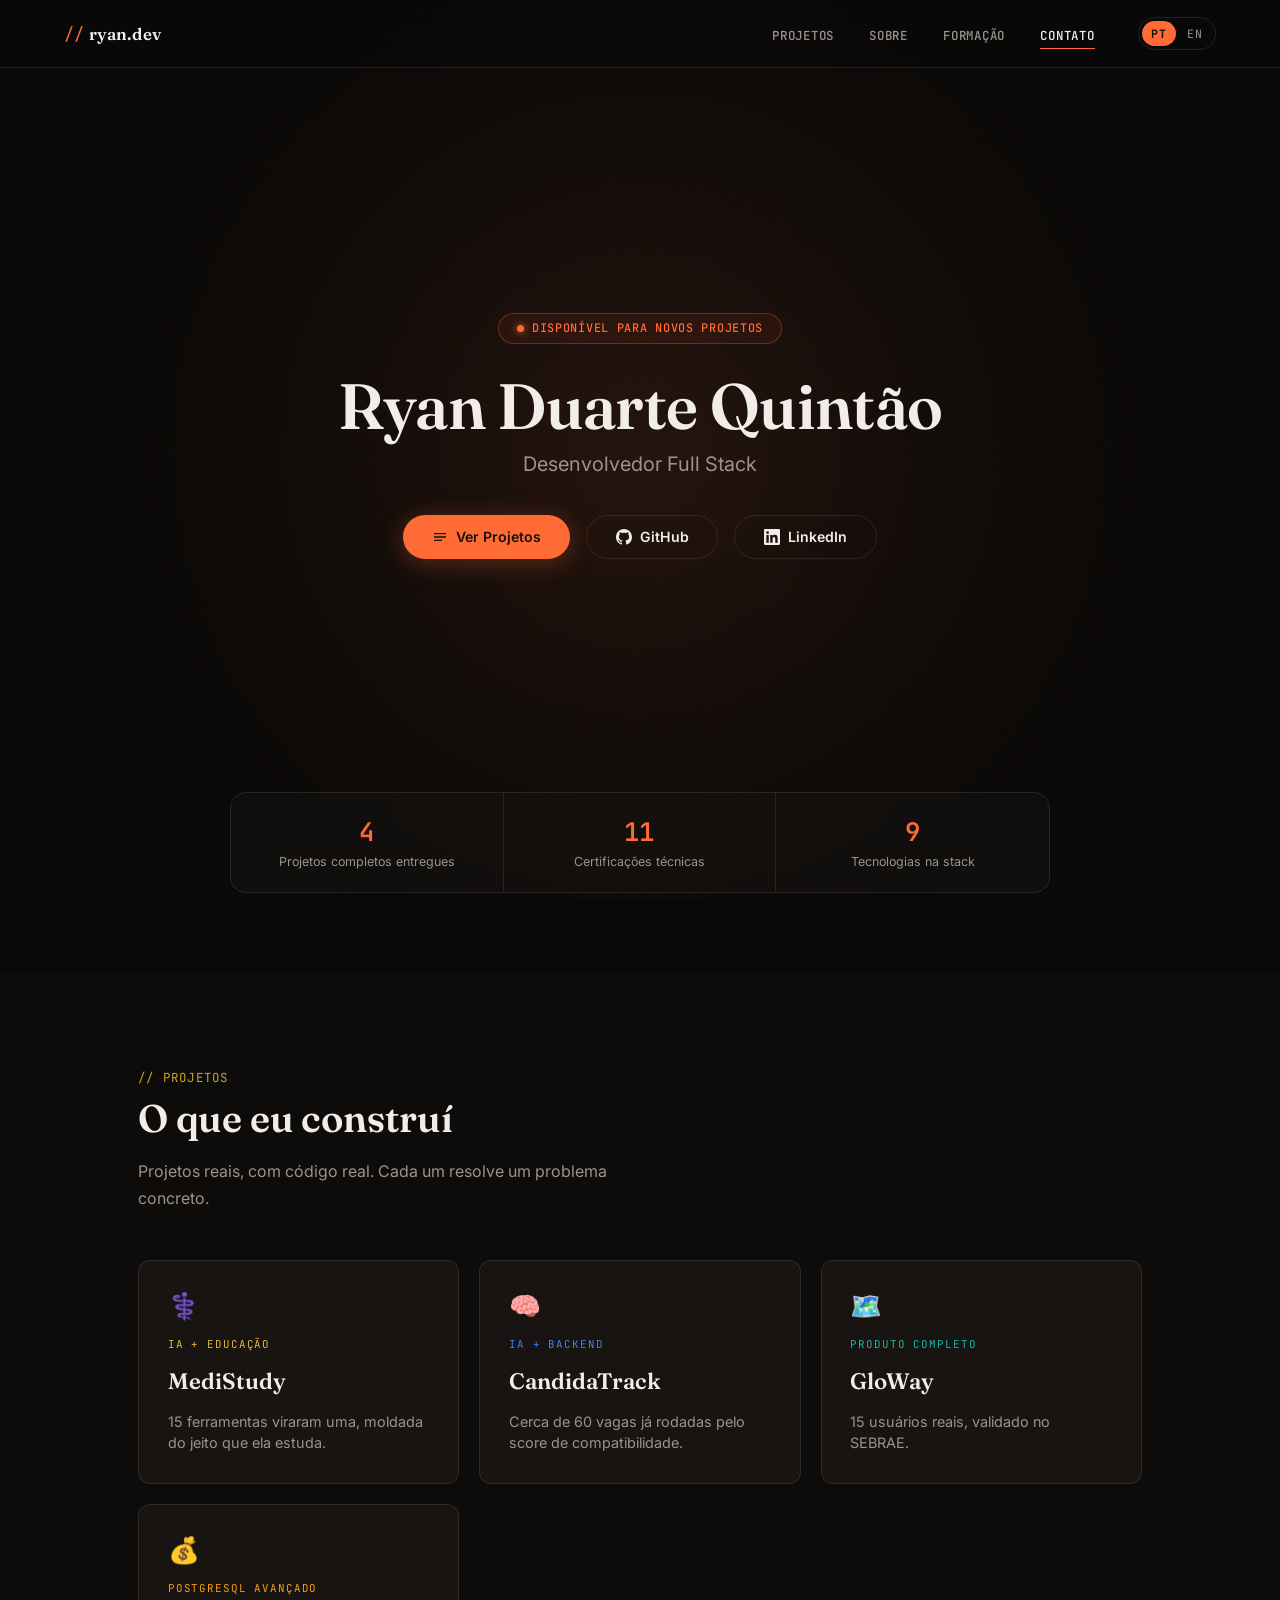
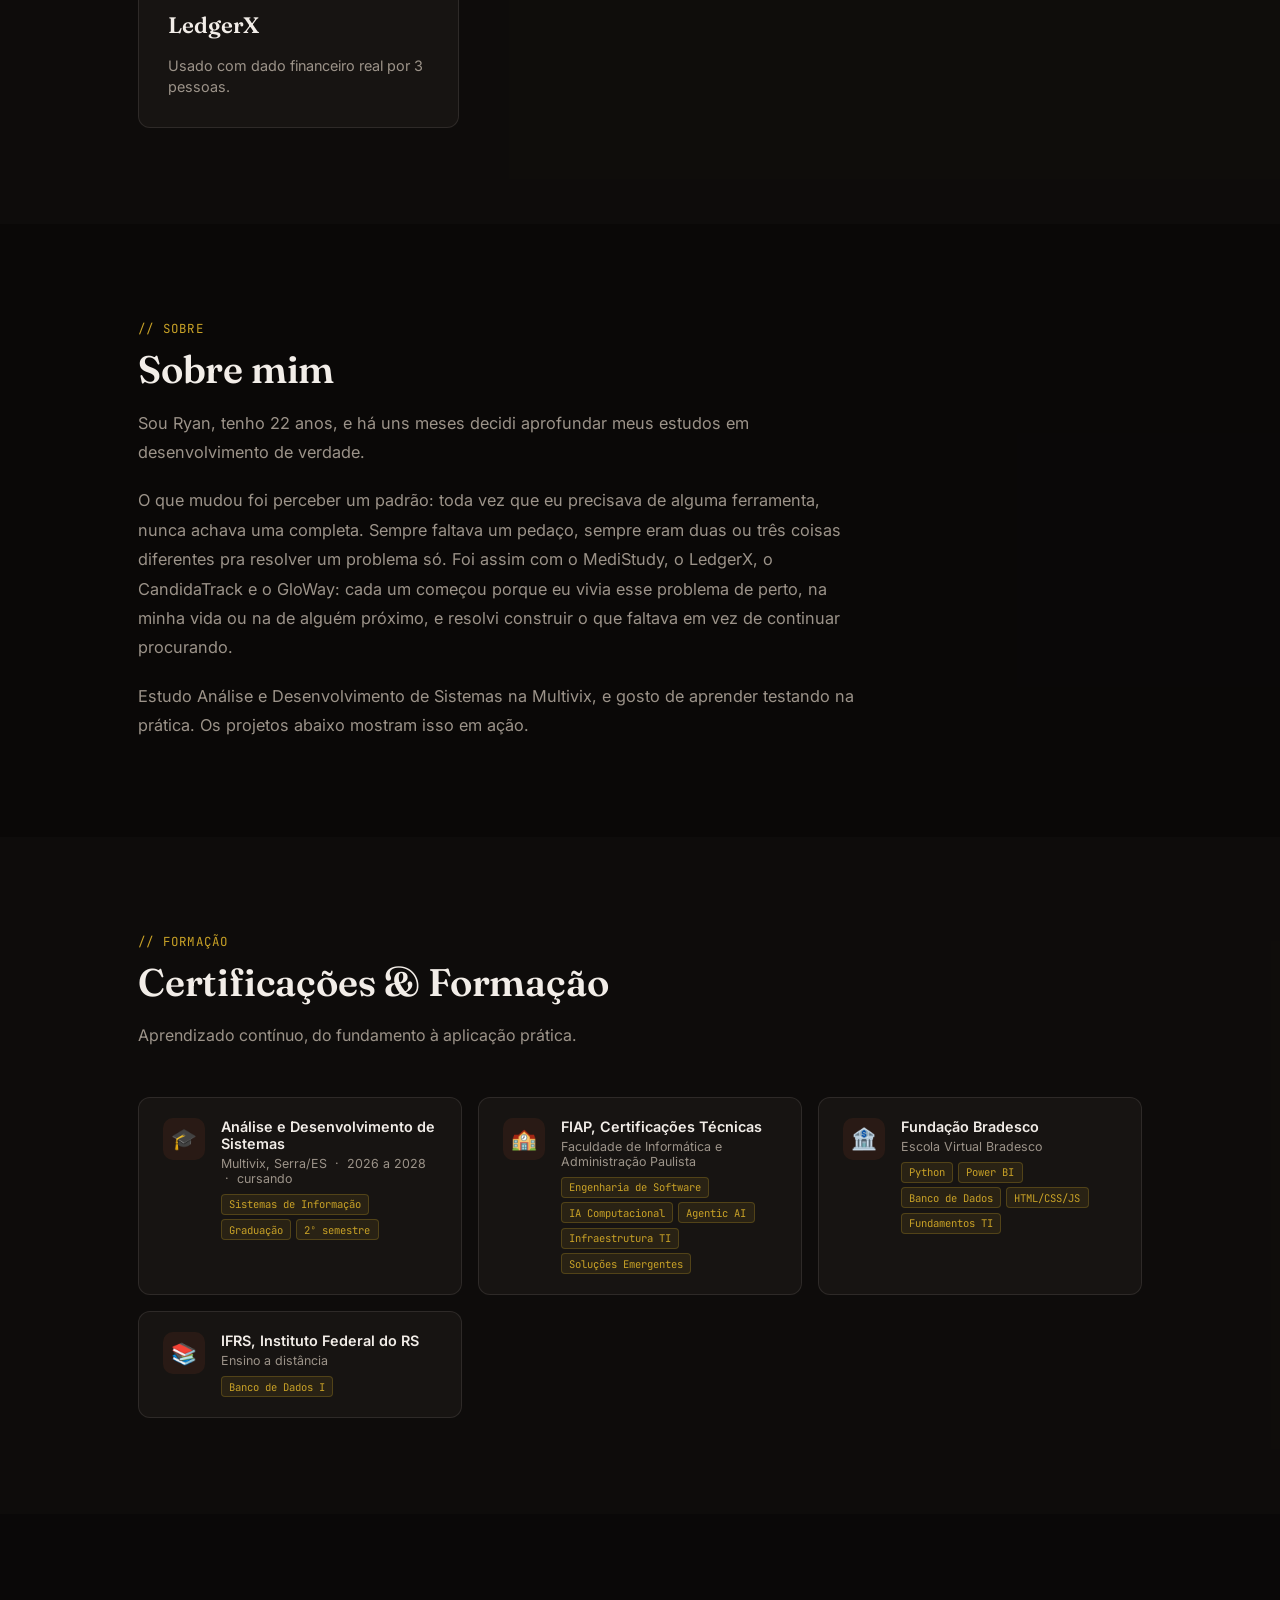
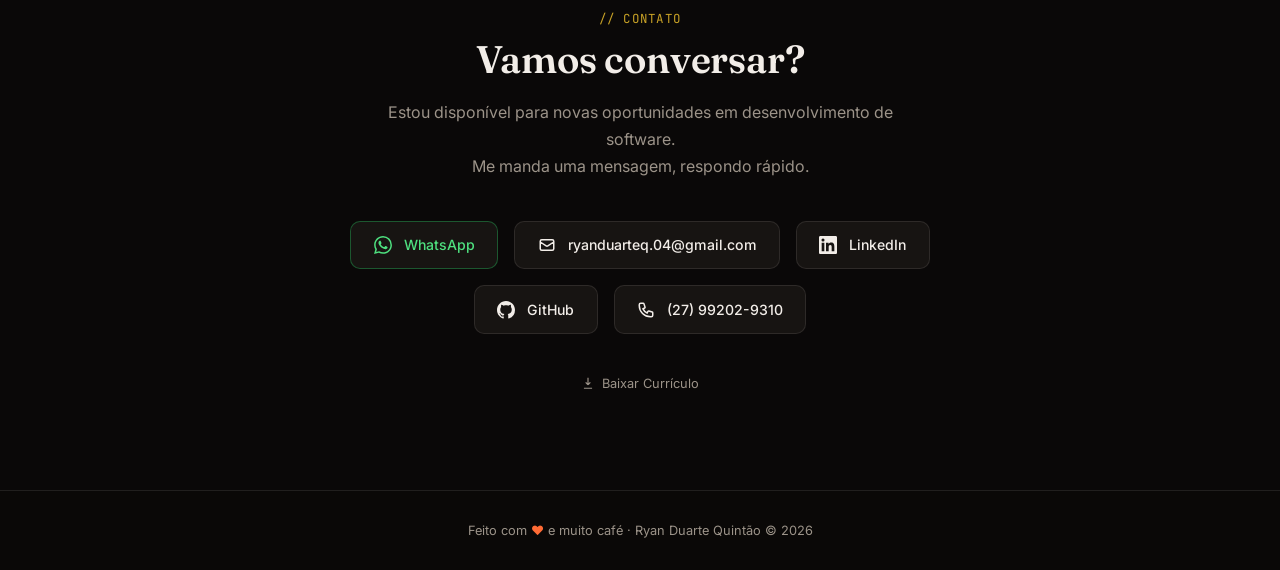
==== index.html @ 76dd3f7b "feat: reconstrução completa do portfólio (hub-and-spoke, paleta Ember, i18n) Nova identidade visual " ====
<!DOCTYPE html>
<html lang="pt-BR" id="html-root" translate="no">
<head>
  <meta charset="UTF-8" />
  <meta name="viewport" content="width=device-width, initial-scale=1.0" />
  <!-- O site tem seu próprio seletor PT/EN. A tradução automática do navegador
       reescreve o DOM e colide com essa troca de idioma (corrompe métricas, chips
       e formação). Sinalizamos notranslate para o navegador não interferir. -->
  <meta name="google" content="notranslate" />
  <title id="meta-title">Ryan Duarte Quintão, Desenvolvedor Full Stack</title>
  <meta id="meta-description" name="description" content="Portfólio de Ryan Duarte Quintão. Projetos reais em Python, Java, React e IA generativa." />
  <meta id="meta-og-title" property="og:title" content="Ryan Duarte Quintão, Desenvolvedor Full Stack" />
  <meta id="meta-og-description" property="og:description" content="Portfólio de Ryan Duarte Quintão. Projetos reais em Python, Java, React e IA generativa." />
  <meta property="og:type" content="website" />
  <meta property="og:url" content="https://ryandua11.github.io/" />
  <meta property="og:image" content="https://ryandua11.github.io/og-cover.png?v=1" />
  <meta property="og:image:width" content="1200" />
  <meta property="og:image:height" content="630" />
  <meta property="og:locale" content="pt_BR" />
  <meta name="twitter:card" content="summary_large_image" />
  <meta name="twitter:image" content="https://ryandua11.github.io/og-cover.png?v=1" />
  <link rel="icon" type="image/svg+xml" href="favicon.svg" />
  <link rel="preconnect" href="https://fonts.googleapis.com" />
  <link rel="preconnect" href="https://fonts.gstatic.com" crossorigin />
  <link href="https://fonts.googleapis.com/css2?family=Fraunces:opsz,wght@9..144,400..900&family=Inter:wght@300;400;500;600;700;800;900&family=JetBrains+Mono:wght@400;500;600&display=swap" rel="stylesheet" />
  <link rel="stylesheet" href="style.css?v=37" />
</head>
<body>

<canvas id="canvas-bg"></canvas>
<div id="grain"></div>

<!-- NAV -->
<nav id="navbar">
  <div class="nav-logo"><span>//</span> ryan.dev</div>
  <ul class="nav-links" id="nav-links">
    <li><a href="#projects" data-i18n="nav.projects">Projetos</a></li>
    <li><a href="#about" data-i18n="nav.about">Sobre</a></li>
    <li><a href="#certs" data-i18n="nav.certs">Formação</a></li>
    <li><a href="#contact" data-i18n="nav.contact">Contato</a></li>
    <li class="lang-switch" id="lang-switch">
      <button data-lang="pt">PT</button>
      <button data-lang="en">EN</button>
    </li>
  </ul>
  <div class="hamburger" id="hamburger" onclick="toggleMenu()">
    <span></span><span></span><span></span>
  </div>
</nav>

<!-- HERO: nome, cargo, disponibilidade. Sem storytelling aqui (vai para #about). -->
<section id="hero">
  <div class="hero-inner reveal-up">
    <div class="hero-badge">
      <span class="dot"></span>
      <span data-i18n="hero.badge">Disponível para novos projetos</span>
    </div>
    <h1 class="hero-name">Ryan Duarte Quintão</h1>
    <p class="hero-role" data-i18n="hero.role">Desenvolvedor Full Stack</p>
    <div class="hero-buttons">
      <a href="#projects" class="btn btn-primary">
        <svg width="16" height="16" fill="none" stroke="currentColor" stroke-width="2" viewBox="0 0 24 24"><path d="M3 7h18M3 12h18M3 17h12"/></svg>
        <span data-i18n="hero.ctaPrimary">Ver Projetos</span>
      </a>
      <a href="https://github.com/RyanDua11" target="_blank" class="btn btn-outline">
        <svg width="16" height="16" viewBox="0 0 24 24" fill="currentColor"><path d="M12 0C5.37 0 0 5.37 0 12c0 5.31 3.435 9.795 8.205 11.385.6.105.825-.255.825-.57 0-.285-.015-1.23-.015-2.235-3.015.555-3.795-.735-4.035-1.41-.135-.345-.72-1.41-1.23-1.695-.42-.225-1.02-.78-.015-.795.945-.015 1.62.87 1.845 1.23 1.08 1.815 2.805 1.305 3.495.99.105-.78.42-1.305.765-1.605-2.67-.3-5.46-1.335-5.46-5.925 0-1.305.465-2.385 1.23-3.225-.12-.3-.54-1.53.12-3.18 0 0 1.005-.315 3.3 1.23.96-.27 1.98-.405 3-.405s2.04.135 3 .405c2.295-1.56 3.3-1.23 3.3-1.23.66 1.65.24 2.88.12 3.18.765.84 1.23 1.905 1.23 3.225 0 4.605-2.805 5.625-5.475 5.925.435.375.81 1.095.81 2.22 0 1.605-.015 2.895-.015 3.3 0 .315.225.69.825.57A12.02 12.02 0 0024 12c0-6.63-5.37-12-12-12z"/></svg>
        GitHub
      </a>
      <a href="https://linkedin.com/in/ryan-duarte-39028a2a1" target="_blank" class="btn btn-outline">
        <svg width="16" height="16" viewBox="0 0 24 24" fill="currentColor"><path d="M20.447 20.452h-3.554v-5.569c0-1.328-.027-3.037-1.852-3.037-1.853 0-2.136 1.445-2.136 2.939v5.667H9.351V9h3.414v1.561h.046c.477-.9 1.637-1.85 3.37-1.85 3.601 0 4.267 2.37 4.267 5.455v6.286zM5.337 7.433a2.062 2.062 0 01-2.063-2.065 2.064 2.064 0 112.063 2.065zm1.782 13.019H3.555V9h3.564v11.452zM22.225 0H1.771C.792 0 0 .774 0 1.729v20.542C0 23.227.792 24 1.771 24h20.451C23.2 24 24 23.227 24 22.271V1.729C24 .774 23.2 0 22.222 0h.003z"/></svg>
        LinkedIn
      </a>
    </div>
  </div>
</section>

<!-- NÚMEROS RESUMO -->
<section id="numbers">
  <div class="hero-stats reveal-up" id="hero-stats"></div>
</section>

<!-- PROJECTS GRID -->
<section id="projects">
  <div class="section-inner">
    <p class="section-tag reveal-up" data-i18n="projects.tag">// projetos</p>
    <h2 class="section-title reveal-up" data-i18n="projects.title">O que eu construí</h2>
    <p class="section-subtitle reveal-up" data-i18n="projects.subtitle"></p>

    <div class="projects-grid" id="projects-grid"></div>
  </div>
</section>

<!-- ABOUT -->
<section id="about">
  <div class="section-inner">
    <p class="section-tag reveal-up" data-i18n="about.tag">// sobre</p>
    <h2 class="section-title reveal-up" data-i18n="about.title">Sobre mim</h2>
    <div class="about-body reveal-up" id="about-body"></div>
  </div>
</section>

<!-- CERTIFICATIONS -->
<section id="certs">
  <div class="section-inner">
    <p class="section-tag reveal-up" data-i18n="certs.tag">// formação</p>
    <h2 class="section-title reveal-up" data-i18n="certs.title">Certificações & Formação</h2>
    <p class="section-subtitle reveal-up" data-i18n="certs.subtitle"></p>

    <div class="certs-grid">
      <div class="cert-card reveal-up">
        <div class="cert-icon">🎓</div>
        <div class="cert-body">
          <div class="cert-title">Análise e Desenvolvimento de Sistemas</div>
          <div class="cert-issuer">
            Multivix, Serra/ES
            <span class="cert-academic-detail">&nbsp;·&nbsp; 2026 a 2028 &nbsp;·&nbsp; cursando</span>
          </div>
          <div class="cert-chips">
            <span class="cert-chip">Sistemas de Informação</span>
            <span class="cert-chip">Graduação</span>
            <span class="cert-chip cert-academic-detail">2º semestre</span>
          </div>
        </div>
      </div>

      <div class="cert-card reveal-up">
        <div class="cert-icon">🏫</div>
        <div class="cert-body">
          <div class="cert-title">FIAP, Certificações Técnicas</div>
          <div class="cert-issuer">Faculdade de Informática e Administração Paulista</div>
          <div class="cert-chips">
            <span class="cert-chip">Engenharia de Software</span>
            <span class="cert-chip">IA Computacional</span>
            <span class="cert-chip">Agentic AI</span>
            <span class="cert-chip">Infraestrutura TI</span>
            <span class="cert-chip">Soluções Emergentes</span>
          </div>
        </div>
      </div>

      <div class="cert-card reveal-up">
        <div class="cert-icon">🏦</div>
        <div class="cert-body">
          <div class="cert-title">Fundação Bradesco</div>
          <div class="cert-issuer">Escola Virtual Bradesco</div>
          <div class="cert-chips">
            <span class="cert-chip">Python</span>
            <span class="cert-chip">Power BI</span>
            <span class="cert-chip">Banco de Dados</span>
            <span class="cert-chip">HTML/CSS/JS</span>
            <span class="cert-chip">Fundamentos TI</span>
          </div>
        </div>
      </div>

      <div class="cert-card reveal-up">
        <div class="cert-icon">📚</div>
        <div class="cert-body">
          <div class="cert-title">IFRS, Instituto Federal do RS</div>
          <div class="cert-issuer">Ensino a distância</div>
          <div class="cert-chips">
            <span class="cert-chip">Banco de Dados I</span>
          </div>
        </div>
      </div>
    </div>
  </div>
</section>

<!-- CONTACT -->
<section id="contact">
  <div class="section-inner">
    <p class="section-tag reveal-up" data-i18n="contact.tag">// contato</p>
    <h2 class="section-title reveal-up" data-i18n="contact.title">Vamos conversar?</h2>
    <p class="section-subtitle reveal-up" data-i18n-html="contact.subtitleHtml"></p>

    <div class="contact-cards reveal-up">
      <a id="whatsapp-link" href="https://wa.me/5527992029310" target="_blank" rel="noopener" class="contact-card contact-card-wa">
        <svg viewBox="0 0 24 24" fill="currentColor" width="18" height="18"><path d="M17.472 14.382c-.297-.149-1.758-.867-2.03-.967-.273-.099-.471-.148-.67.15-.197.297-.767.966-.94 1.164-.173.199-.347.223-.644.075-.297-.15-1.255-.463-2.39-1.475-.883-.788-1.48-1.761-1.653-2.059-.173-.297-.018-.458.13-.606.134-.133.298-.347.446-.52.149-.174.198-.298.298-.497.099-.198.05-.371-.025-.52-.075-.149-.669-1.612-.916-2.207-.242-.579-.487-.5-.669-.51-.173-.008-.371-.01-.57-.01-.198 0-.52.074-.792.372-.272.297-1.04 1.016-1.04 2.479 0 1.462 1.065 2.875 1.213 3.074.149.198 2.096 3.2 5.077 4.487.71.306 1.263.489 1.695.625.712.227 1.36.195 1.872.118.571-.085 1.758-.719 2.006-1.413.248-.694.248-1.289.173-1.413-.074-.124-.272-.198-.57-.347m-5.421 7.403h-.004a9.87 9.87 0 01-5.031-1.378l-.361-.214-3.741.982.998-3.648-.235-.374a9.86 9.86 0 01-1.51-5.26c.001-5.45 4.436-9.884 9.888-9.884 2.64 0 5.122 1.03 6.988 2.898a9.825 9.825 0 012.893 6.994c-.003 5.45-4.437 9.884-9.885 9.884m8.413-18.297A11.815 11.815 0 0012.05 0C5.495 0 .16 5.335.157 11.892c0 2.096.547 4.142 1.588 5.945L.057 24l6.305-1.654a11.882 11.882 0 005.683 1.448h.005c6.554 0 11.89-5.335 11.893-11.893a11.821 11.821 0 00-3.48-8.413z"/></svg>
        WhatsApp
      </a>
      <a href="mailto:ryanduarteq.04@gmail.com" class="contact-card">
        <svg fill="none" stroke="currentColor" stroke-width="2" viewBox="0 0 24 24"><path d="M3 8l7.89 5.26a2 2 0 002.22 0L21 8M5 19h14a2 2 0 002-2V7a2 2 0 00-2-2H5a2 2 0 00-2 2v10a2 2 0 002 2z"/></svg>
        ryanduarteq.04@gmail.com
      </a>
      <a href="https://linkedin.com/in/ryan-duarte-39028a2a1" target="_blank" class="contact-card">
        <svg viewBox="0 0 24 24" fill="currentColor" width="18" height="18"><path d="M20.447 20.452h-3.554v-5.569c0-1.328-.027-3.037-1.852-3.037-1.853 0-2.136 1.445-2.136 2.939v5.667H9.351V9h3.414v1.561h.046c.477-.9 1.637-1.85 3.37-1.85 3.601 0 4.267 2.37 4.267 5.455v6.286zM5.337 7.433a2.062 2.062 0 01-2.063-2.065 2.064 2.064 0 112.063 2.065zm1.782 13.019H3.555V9h3.564v11.452zM22.225 0H1.771C.792 0 0 .774 0 1.729v20.542C0 23.227.792 24 1.771 24h20.451C23.2 24 24 23.227 24 22.271V1.729C24 .774 23.2 0 22.222 0h.003z"/></svg>
        LinkedIn
      </a>
      <a href="https://github.com/RyanDua11" target="_blank" class="contact-card">
        <svg viewBox="0 0 24 24" fill="currentColor" width="18" height="18"><path d="M12 0C5.37 0 0 5.37 0 12c0 5.31 3.435 9.795 8.205 11.385.6.105.825-.255.825-.57 0-.285-.015-1.23-.015-2.235-3.015.555-3.795-.735-4.035-1.41-.135-.345-.72-1.41-1.23-1.695-.42-.225-1.02-.78-.015-.795.945-.015 1.62.87 1.845 1.23 1.08 1.815 2.805 1.305 3.495.99.105-.78.42-1.305.765-1.605-2.67-.3-5.46-1.335-5.46-5.925 0-1.305.465-2.385 1.23-3.225-.12-.3-.54-1.53.12-3.18 0 0 1.005-.315 3.3 1.23.96-.27 1.98-.405 3-.405s2.04.135 3 .405c2.295-1.56 3.3-1.23 3.3-1.23.66 1.65.24 2.88.12 3.18.765.84 1.23 1.905 1.23 3.225 0 4.605-2.805 5.625-5.475 5.925.435.375.81 1.095.81 2.22 0 1.605-.015 2.895-.015 3.3 0 .315.225.69.825.57A12.02 12.02 0 0024 12c0-6.63-5.37-12-12-12z"/></svg>
        GitHub
      </a>
      <a href="tel:+5527992029310" class="contact-card">
        <svg fill="none" stroke="currentColor" stroke-width="2" viewBox="0 0 24 24"><path d="M3 5a2 2 0 012-2h3.28a1 1 0 01.948.684l1.498 4.493a1 1 0 01-.502 1.21l-2.257 1.13a11.042 11.042 0 005.516 5.516l1.13-2.257a1 1 0 011.21-.502l4.493 1.498a1 1 0 01.684.949V19a2 2 0 01-2 2h-1C9.716 21 3 14.284 3 6V5z"/></svg>
        (27) 99202-9310
      </a>
    </div>

    <a href="Ryan_Duarte_Quintao_CV.docx" download class="cv-download-link reveal-up">
      <svg fill="none" stroke="currentColor" stroke-width="2" viewBox="0 0 24 24" width="14" height="14"><path d="M12 3v12m0 0l-4-4m4 4l4-4M5 21h14"/></svg>
      <span data-i18n="contact.cvLabel">Baixar Currículo</span>
    </a>

  </div>
</section>

<footer>
  Feito com <span>♥</span> e muito café · Ryan Duarte Quintão © 2026
</footer>

<script src="content.js?v=37"></script>
<script src="projects-content.js?v=37"></script>
<script src="galaxy-bg.js?v=37"></script>
<script src="app.js?v=37"></script>
</body>
</html>
---- style.css ----
*, *::before, *::after { box-sizing: border-box; margin: 0; padding: 0; }

:root {
  --bg:        #0A0908;
  --surface:   #171412;
  --border:    rgba(242,237,232,.1);
  --text:      #F2EDE8;
  --muted:     #9C9389;
  --accent:    #FF6B35;
  --accent2:   #C9A227;
  --r:         12px;

  --font-display: 'Fraunces', serif;
  --font-body:    'Inter', sans-serif;
  --font-mono:    'JetBrains Mono', monospace;
}

html { scroll-behavior: smooth; }

body {
  font-family: var(--font-body);
  background: var(--bg);
  color: var(--text);
  overflow-x: hidden;
}

::-webkit-scrollbar { width: 5px; }
::-webkit-scrollbar-track { background: var(--bg); }
::-webkit-scrollbar-thumb { background: var(--accent); border-radius: 99px; }

/* ── FUNDO: glow radial seguindo o cursor (galaxy-bg.js) ── */
#canvas-bg {
  position: fixed; inset: 0; z-index: 0;
  pointer-events: none;
}

/* ── GRAIN OVERLAY ── */
#grain {
  position: fixed; inset: 0; z-index: 1;
  pointer-events: none;
  opacity: .035;
  mix-blend-mode: overlay;
  background-image: url("data:image/svg+xml,%3Csvg xmlns='http://www.w3.org/2000/svg' width='120' height='120'%3E%3Cfilter id='n'%3E%3CfeTurbulence type='fractalNoise' baseFrequency='0.85' numOctaves='2' stitchTiles='stitch'/%3E%3C/filter%3E%3Crect width='100%25' height='100%25' filter='url(%23n)'/%3E%3C/svg%3E");
}

/* ── NAV ── */
nav {
  position: fixed; top: 0; left: 0; right: 0; z-index: 100;
  display: flex; align-items: center; justify-content: space-between;
  padding: 0 clamp(1.5rem,5vw,5rem);
  height: 68px;
  background: rgba(10,9,8,.75);
  backdrop-filter: blur(16px);
  border-bottom: 1px solid var(--border);
  transition: box-shadow .3s;
}
nav.scrolled { box-shadow: 0 4px 32px rgba(0,0,0,.5); }

.nav-logo {
  font-family: var(--font-display);
  font-weight: 600;
  font-size: 1.05rem;
  color: var(--text);
  letter-spacing: .01em;
}
.nav-logo span { color: var(--accent); font-family: var(--font-mono); font-weight: 400; }

.nav-links { display: flex; align-items: center; gap: 2.2rem; list-style: none; }
.nav-links a {
  font-family: var(--font-mono);
  font-size: .78rem; font-weight: 500; letter-spacing: .06em;
  color: var(--muted); text-decoration: none;
  text-transform: uppercase;
  position: relative;
  padding-bottom: 4px;
  transition: color .2s;
}
.nav-links a:hover, .nav-links a.active { color: var(--text); }
.nav-links a.active { border-bottom: 1px solid var(--accent); }

.hamburger { display: none; flex-direction: column; gap: 5px; cursor: pointer; }
.hamburger span { width: 24px; height: 2px; background: var(--text); border-radius: 2px; transition: .3s; }

.lang-switch {
  display: flex; align-items: center; gap: 2px;
  font-family: var(--font-mono); font-size: .72rem;
  border: 1px solid var(--border); border-radius: 99px;
  padding: 3px; margin-left: .5rem;
}
.lang-switch button {
  background: transparent; border: none; color: var(--muted);
  padding: .3rem .6rem; border-radius: 99px; cursor: pointer;
  font-family: inherit; font-size: inherit; letter-spacing: .04em;
  transition: background .2s, color .2s;
}
.lang-switch button.active { background: var(--accent); color: #1a0e06; font-weight: 700; }
.lang-switch button:not(.active):hover { color: var(--text); }

/* ── HERO: nome, cargo, disponibilidade — sem storytelling ── */
#hero {
  display: flex; flex-direction: column; justify-content: center; align-items: center;
  min-height: 88vh;
  padding: 8rem clamp(1.5rem,5vw,5rem) 3rem;
  position: relative; z-index: 2;
  text-align: center;
}

.hero-inner { max-width: 720px; }

.hero-badge {
  display: inline-flex; align-items: center; gap: .5rem;
  padding: .4rem 1.1rem;
  border: 1px solid rgba(255,107,53,.3);
  border-radius: 99px;
  background: rgba(255,107,53,.07);
  backdrop-filter: blur(8px);
  font-family: var(--font-mono);
  font-size: .74rem; font-weight: 500; color: var(--accent);
  margin-bottom: 1.8rem;
  letter-spacing: .06em;
  text-transform: uppercase;
}
.hero-badge .dot {
  width: 7px; height: 7px; border-radius: 50%;
  background: var(--accent);
  box-shadow: 0 0 8px var(--accent);
  animation: pulse 2s infinite;
}
@keyframes pulse { 0%,100% { opacity: 1; } 50% { opacity: .35; } }

.hero-name {
  font-family: var(--font-display);
  font-weight: 600;
  font-size: clamp(2.4rem, 6vw, 4rem);
  letter-spacing: -.01em;
  line-height: 1.05;
  margin-bottom: .8rem;
}

.hero-role {
  font-size: clamp(1rem, 2vw, 1.25rem);
  color: var(--muted);
  margin-bottom: 2.4rem;
}

.hero-buttons { display: flex; gap: 1rem; flex-wrap: wrap; justify-content: center; }

.btn {
  display: inline-flex; align-items: center; gap: .5rem;
  padding: .8rem 1.8rem;
  border-radius: 99px;
  font-size: .88rem; font-weight: 600;
  text-decoration: none;
  transition: transform .2s, box-shadow .2s, background .2s;
  cursor: pointer; border: none;
}
.btn:hover { transform: translateY(-2px); }

.btn-primary {
  background: var(--accent);
  color: #1a0e06;
  box-shadow: 0 4px 24px rgba(255,107,53,.3);
}
.btn-primary:hover { box-shadow: 0 8px 36px rgba(255,107,53,.5); }

.btn-outline {
  background: transparent;
  border: 1.5px solid var(--border);
  color: var(--text);
}
.btn-outline:hover { border-color: var(--accent); color: var(--accent); background: rgba(255,107,53,.06); }

/* ── NÚMEROS RESUMO ── */
#numbers { position: relative; z-index: 2; padding: 0 clamp(1.5rem,5vw,5rem) 5rem; }

.hero-stats {
  width: 100%;
  max-width: 820px;
  margin: 0 auto;
  display: grid;
  grid-template-columns: repeat(3, 1fr);
  border: 1px solid var(--border);
  border-radius: 16px;
  overflow: hidden;
  background: rgba(23,20,18,.5);
  backdrop-filter: blur(10px);
}
.hero-stat {
  padding: 1.4rem 1.4rem;
  border-right: 1px solid var(--border);
  text-align: center;
}
.hero-stat:last-child { border-right: none; }
.hero-stat-num { font-family: var(--font-mono); font-size: 1.6rem; font-weight: 600; color: var(--accent); }
.hero-stat-label { font-size: .78rem; color: var(--muted); margin-top: .3rem; }

/* ── SECTIONS ── */
section { position: relative; z-index: 2; }

.section-inner {
  max-width: 1100px;
  margin: 0 auto;
  padding: 6rem clamp(1.5rem,5vw,3rem);
}

.section-tag {
  font-family: var(--font-mono);
  font-size: .78rem; color: var(--accent2); letter-spacing: .1em;
  text-transform: uppercase; margin-bottom: .5rem;
}

.section-title {
  font-family: var(--font-display);
  font-size: clamp(1.7rem,3.4vw,2.4rem);
  font-weight: 600; letter-spacing: -.005em;
  margin-bottom: 1rem;
}

.section-subtitle {
  color: var(--muted); font-size: 1rem; line-height: 1.7;
  max-width: 540px; margin-bottom: 3rem;
}

/* ── PROJECTS GRID ── */
#projects { background: rgba(23,20,18,.35); }

.projects-grid {
  display: grid;
  grid-template-columns: repeat(auto-fit, minmax(280px, 1fr));
  gap: 1.25rem;
}

.project-card {
  display: flex; flex-direction: column; gap: 1rem;
  padding: 1.8rem;
  background: var(--surface);
  border: 1px solid var(--border);
  border-radius: var(--r);
  text-decoration: none;
  color: var(--text);
  transition: border-color .25s, transform .25s, box-shadow .25s;
}
.project-card:hover {
  border-color: color-mix(in srgb, var(--project-accent, var(--accent)) 55%, transparent);
  transform: translateY(-4px);
  box-shadow: 0 16px 40px rgba(0,0,0,.35);
}
.project-card-icon { font-size: 1.6rem; }
.project-card-badge {
  font-family: var(--font-mono);
  font-size: .68rem; letter-spacing: .08em; text-transform: uppercase;
  color: var(--project-accent, var(--accent2));
}
.project-card-name {
  font-family: var(--font-display);
  font-size: 1.4rem; font-weight: 600;
}
.project-card-metric {
  font-size: .9rem; color: var(--muted); line-height: 1.5;
  margin-top: auto;
}

/* ── ABOUT ── */
#about { background: rgba(10,9,8,.4); }
.about-body { max-width: 720px; color: var(--muted); line-height: 1.8; font-size: 1.02rem; }
.about-body p { margin-bottom: 1.2rem; }
.about-body p:last-child { margin-bottom: 0; }

/* ── CERTIFICATIONS ── */
#certs { background: rgba(23,20,18,.35); }

.certs-grid { display: grid; grid-template-columns: repeat(auto-fit, minmax(300px, 1fr)); gap: 1rem; }
.cert-card {
  background: var(--surface); border: 1px solid var(--border); border-radius: var(--r);
  padding: 1.25rem 1.5rem;
  display: flex; align-items: flex-start; gap: 1rem;
  transition: border-color .3s, transform .3s, box-shadow .3s;
}
.cert-card:hover { border-color: rgba(255,107,53,.4); transform: translateX(4px); box-shadow: 0 4px 24px rgba(255,107,53,.08); }
.cert-icon { width: 42px; height: 42px; border-radius: 10px; display: flex; align-items: center; justify-content: center; font-size: 1.3rem; flex-shrink: 0; background: rgba(255,107,53,.08); }
.cert-body { flex: 1; }
.cert-title { font-size: .9rem; font-weight: 600; margin-bottom: .25rem; }
.cert-issuer { font-size: .78rem; color: var(--muted); margin-bottom: .5rem; }
.cert-chips { display: flex; flex-wrap: wrap; gap: .3rem; }
.cert-chip { font-family: var(--font-mono); font-size: .66rem; padding: .15rem .45rem; background: rgba(201,162,39,.1); border: 1px solid rgba(201,162,39,.25); border-radius: 4px; color: var(--accent2); }

/* ── CONTACT ── */
#contact { background: rgba(10,9,8,.5); text-align: center; }
#contact .section-inner { max-width: 700px; }
#contact .section-subtitle { margin: 0 auto 2.5rem; }

.contact-cards { display: flex; flex-wrap: wrap; gap: 1rem; justify-content: center; margin-bottom: 2.5rem; }
.contact-card {
  display: flex; align-items: center; gap: .75rem; padding: .9rem 1.4rem;
  background: var(--surface); border: 1px solid var(--border); border-radius: 10px;
  text-decoration: none; color: var(--text); font-size: .88rem; font-weight: 500;
  transition: all .25s;
}
.contact-card:hover { border-color: rgba(255,107,53,.4); color: var(--accent); transform: translateY(-3px); box-shadow: 0 8px 24px rgba(0,0,0,.3); }
.contact-card svg { width: 18px; height: 18px; flex-shrink: 0; }

/* WhatsApp: canal preferido pra freela (BR), destaque verde sutil */
.contact-card-wa { border-color: rgba(37,211,102,.35); color: #4ee07f; }
.contact-card-wa:hover { border-color: rgba(37,211,102,.7); color: #25D366; box-shadow: 0 8px 24px rgba(37,211,102,.15); }

/* CV: opção discreta pra quem chega direto sem currículo em mãos, sem competir com os canais de contato */
.cv-download-link {
  display: inline-flex; align-items: center; gap: .4rem;
  color: var(--muted); font-size: .8rem; text-decoration: none;
  border-bottom: 1px dashed transparent; transition: color .25s, border-color .25s;
}
.cv-download-link:hover { color: var(--accent); border-color: rgba(255,107,53,.4); }

/* ── FOOTER ── */
footer {
  background: rgba(10,9,8,.6); border-top: 1px solid var(--border);
  text-align: center; padding: 2rem; color: var(--muted); font-size: .8rem;
  position: relative; z-index: 2;
}
footer span { color: var(--accent); }

/* ── SCROLL REVEAL: fade + sobe de baixo pra cima ── */
.reveal-up { opacity: 0; transform: translateY(28px); transition: opacity .6s ease, transform .6s ease; }
.reveal-up.visible { opacity: 1; transform: translateY(0); }

/* fade rápido ao trocar idioma */
.i18n-fade { transition: opacity .2s ease; }
.i18n-fading { opacity: 0; }

/* ── MOBILE ── */
@media (max-width: 768px) {
  .nav-links { display: none; flex-direction: column; position: absolute; top: 68px; left: 0; right: 0; background: var(--surface); padding: 1.5rem; border-bottom: 1px solid var(--border); gap: 1.2rem; }
  .nav-links.open { display: flex; }
  .hamburger { display: flex; }
  .hero-stats { grid-template-columns: 1fr; }
  .hero-stat { border-right: none; border-bottom: 1px solid var(--border); }
  .hero-stat:last-child { border-bottom: none; }
}

/* respeita usuários que pedem menos movimento */
@media (prefers-reduced-motion: reduce) {
  .reveal-up { transition: none; }
}
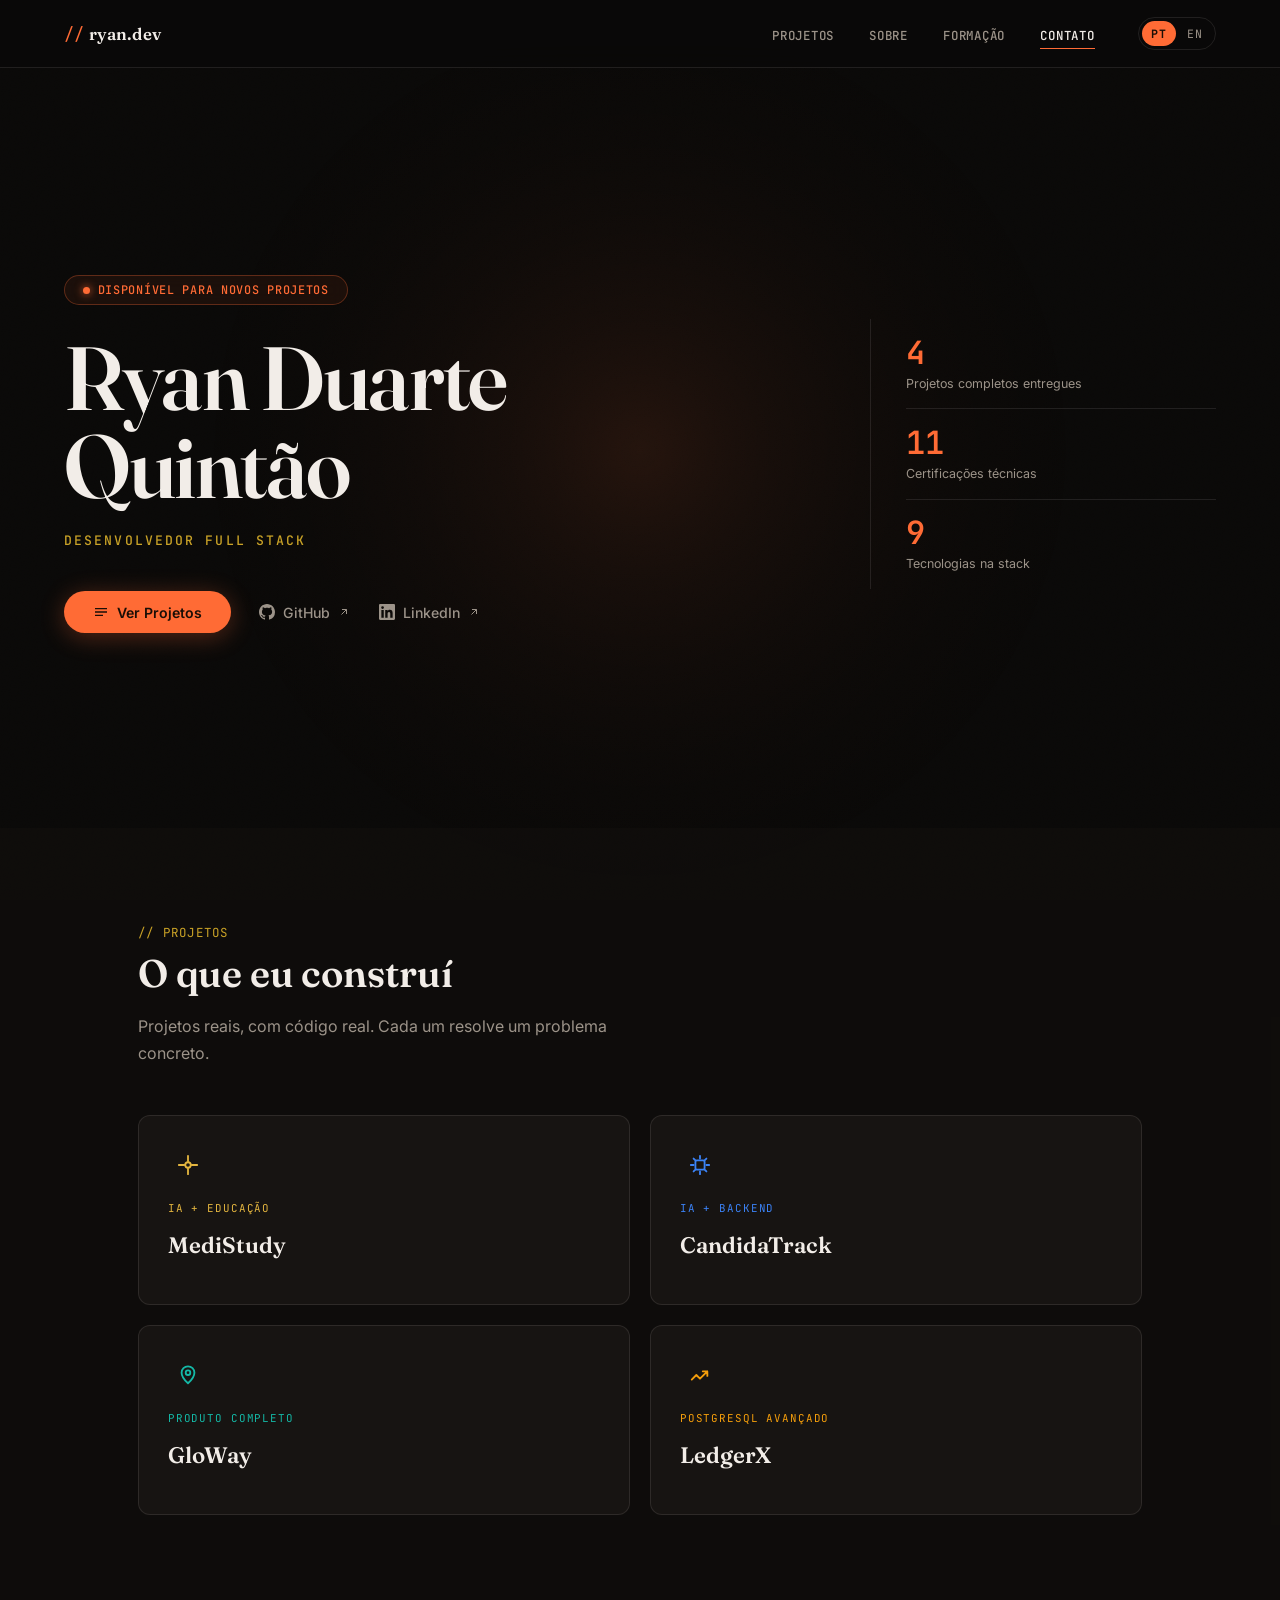
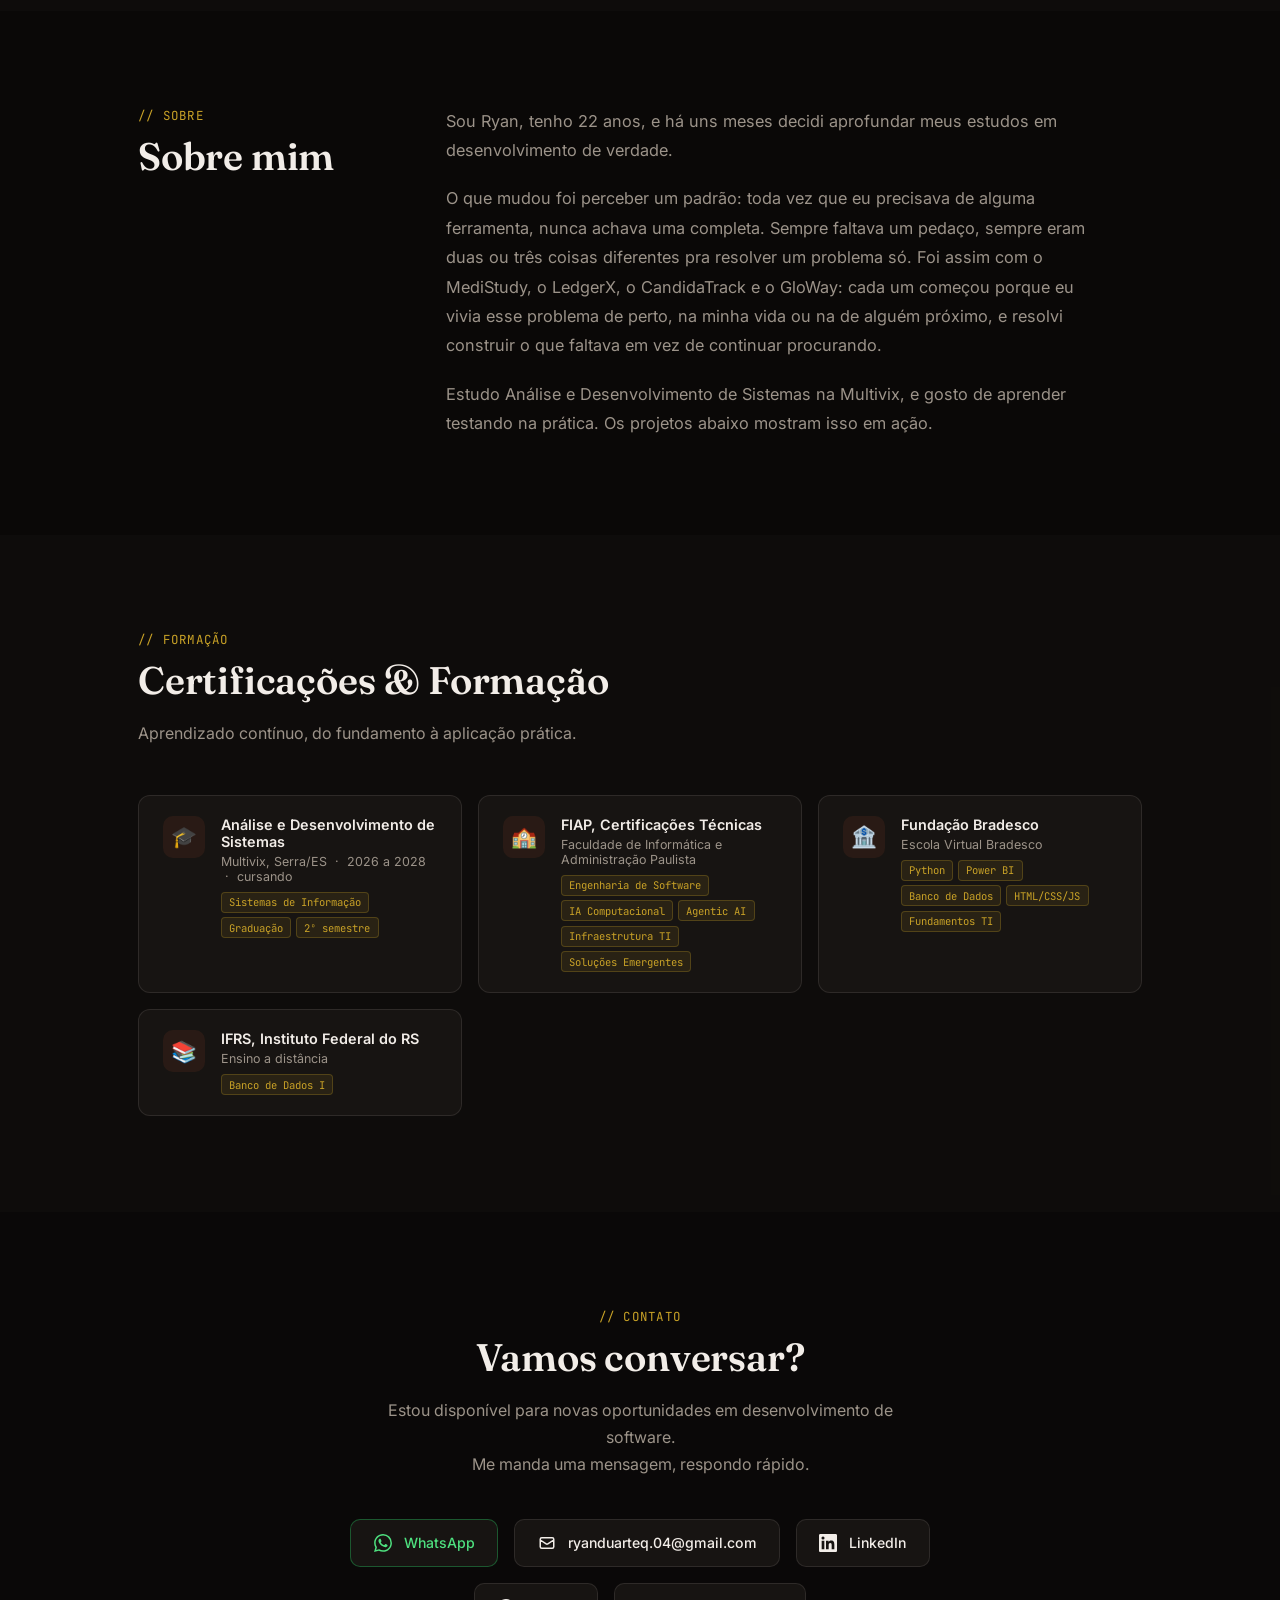
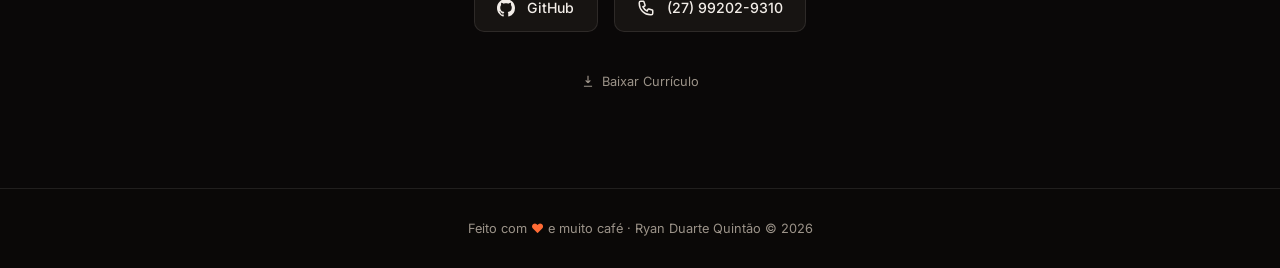
==== commit e2c1c6fe: "fix: corrige icone SVG renderizado como texto, scrollbar cross-browser e corte no glow radial - proj" ====
--- a/index.html
+++ b/index.html
@@ -23,7 +23,7 @@
   <link rel="preconnect" href="https://fonts.googleapis.com" />
   <link rel="preconnect" href="https://fonts.gstatic.com" crossorigin />
   <link href="https://fonts.googleapis.com/css2?family=Fraunces:opsz,wght@9..144,400..900&family=Inter:wght@300;400;500;600;700;800;900&family=JetBrains+Mono:wght@400;500;600&display=swap" rel="stylesheet" />
-  <link rel="stylesheet" href="style.css?v=37" />
+  <link rel="stylesheet" href="style.css?v=40" />
 </head>
 <body>
 
@@ -50,33 +50,34 @@
 
 <!-- HERO: nome, cargo, disponibilidade. Sem storytelling aqui (vai para #about). -->
 <section id="hero">
-  <div class="hero-inner reveal-up">
-    <div class="hero-badge">
-      <span class="dot"></span>
-      <span data-i18n="hero.badge">Disponível para novos projetos</span>
-    </div>
-    <h1 class="hero-name">Ryan Duarte Quintão</h1>
-    <p class="hero-role" data-i18n="hero.role">Desenvolvedor Full Stack</p>
-    <div class="hero-buttons">
-      <a href="#projects" class="btn btn-primary">
-        <svg width="16" height="16" fill="none" stroke="currentColor" stroke-width="2" viewBox="0 0 24 24"><path d="M3 7h18M3 12h18M3 17h12"/></svg>
-        <span data-i18n="hero.ctaPrimary">Ver Projetos</span>
-      </a>
-      <a href="https://github.com/RyanDua11" target="_blank" class="btn btn-outline">
-        <svg width="16" height="16" viewBox="0 0 24 24" fill="currentColor"><path d="M12 0C5.37 0 0 5.37 0 12c0 5.31 3.435 9.795 8.205 11.385.6.105.825-.255.825-.57 0-.285-.015-1.23-.015-2.235-3.015.555-3.795-.735-4.035-1.41-.135-.345-.72-1.41-1.23-1.695-.42-.225-1.02-.78-.015-.795.945-.015 1.62.87 1.845 1.23 1.08 1.815 2.805 1.305 3.495.99.105-.78.42-1.305.765-1.605-2.67-.3-5.46-1.335-5.46-5.925 0-1.305.465-2.385 1.23-3.225-.12-.3-.54-1.53.12-3.18 0 0 1.005-.315 3.3 1.23.96-.27 1.98-.405 3-.405s2.04.135 3 .405c2.295-1.56 3.3-1.23 3.3-1.23.66 1.65.24 2.88.12 3.18.765.84 1.23 1.905 1.23 3.225 0 4.605-2.805 5.625-5.475 5.925.435.375.81 1.095.81 2.22 0 1.605-.015 2.895-.015 3.3 0 .315.225.69.825.57A12.02 12.02 0 0024 12c0-6.63-5.37-12-12-12z"/></svg>
-        GitHub
-      </a>
-      <a href="https://linkedin.com/in/ryan-duarte-39028a2a1" target="_blank" class="btn btn-outline">
-        <svg width="16" height="16" viewBox="0 0 24 24" fill="currentColor"><path d="M20.447 20.452h-3.554v-5.569c0-1.328-.027-3.037-1.852-3.037-1.853 0-2.136 1.445-2.136 2.939v5.667H9.351V9h3.414v1.561h.046c.477-.9 1.637-1.85 3.37-1.85 3.601 0 4.267 2.37 4.267 5.455v6.286zM5.337 7.433a2.062 2.062 0 01-2.063-2.065 2.064 2.064 0 112.063 2.065zm1.782 13.019H3.555V9h3.564v11.452zM22.225 0H1.771C.792 0 0 .774 0 1.729v20.542C0 23.227.792 24 1.771 24h20.451C23.2 24 24 23.227 24 22.271V1.729C24 .774 23.2 0 22.222 0h.003z"/></svg>
-        LinkedIn
-      </a>
-    </div>
-  </div>
-</section>
-
-<!-- NÚMEROS RESUMO -->
-<section id="numbers">
-  <div class="hero-stats reveal-up" id="hero-stats"></div>
+  <div class="hero-grid">
+    <div class="hero-main reveal-up">
+      <div class="hero-badge">
+        <span class="dot"></span>
+        <span data-i18n="hero.badge">Disponível para novos projetos</span>
+      </div>
+      <h1 class="hero-name">Ryan Duarte<br/>Quintão</h1>
+      <p class="hero-role" data-i18n="hero.role">Desenvolvedor Full Stack</p>
+      <div class="hero-buttons">
+        <a href="#projects" class="btn btn-primary">
+          <svg width="16" height="16" fill="none" stroke="currentColor" stroke-width="2" viewBox="0 0 24 24"><path d="M3 7h18M3 12h18M3 17h12"/></svg>
+          <span data-i18n="hero.ctaPrimary">Ver Projetos</span>
+        </a>
+        <a href="https://github.com/RyanDua11" target="_blank" class="hero-link">
+          <svg width="16" height="16" viewBox="0 0 24 24" fill="currentColor"><path d="M12 0C5.37 0 0 5.37 0 12c0 5.31 3.435 9.795 8.205 11.385.6.105.825-.255.825-.57 0-.285-.015-1.23-.015-2.235-3.015.555-3.795-.735-4.035-1.41-.135-.345-.72-1.41-1.23-1.695-.42-.225-1.02-.78-.015-.795.945-.015 1.62.87 1.845 1.23 1.08 1.815 2.805 1.305 3.495.99.105-.78.42-1.305.765-1.605-2.67-.3-5.46-1.335-5.46-5.925 0-1.305.465-2.385 1.23-3.225-.12-.3-.54-1.53.12-3.18 0 0 1.005-.315 3.3 1.23.96-.27 1.98-.405 3-.405s2.04.135 3 .405c2.295-1.56 3.3-1.23 3.3-1.23.66 1.65.24 2.88.12 3.18.765.84 1.23 1.905 1.23 3.225 0 4.605-2.805 5.625-5.475 5.925.435.375.81 1.095.81 2.22 0 1.605-.015 2.895-.015 3.3 0 .315.225.69.825.57A12.02 12.02 0 0024 12c0-6.63-5.37-12-12-12z"/></svg>
+          GitHub
+          <svg class="hero-link-arrow" width="12" height="12" fill="none" stroke="currentColor" stroke-width="2" viewBox="0 0 24 24"><path d="M7 17L17 7M17 7H8M17 7v9"/></svg>
+        </a>
+        <a href="https://linkedin.com/in/ryan-duarte-39028a2a1" target="_blank" class="hero-link">
+          <svg width="16" height="16" viewBox="0 0 24 24" fill="currentColor"><path d="M20.447 20.452h-3.554v-5.569c0-1.328-.027-3.037-1.852-3.037-1.853 0-2.136 1.445-2.136 2.939v5.667H9.351V9h3.414v1.561h.046c.477-.9 1.637-1.85 3.37-1.85 3.601 0 4.267 2.37 4.267 5.455v6.286zM5.337 7.433a2.062 2.062 0 01-2.063-2.065 2.064 2.064 0 112.063 2.065zm1.782 13.019H3.555V9h3.564v11.452zM22.225 0H1.771C.792 0 0 .774 0 1.729v20.542C0 23.227.792 24 1.771 24h20.451C23.2 24 24 23.227 24 22.271V1.729C24 .774 23.2 0 22.222 0h.003z"/></svg>
+          LinkedIn
+          <svg class="hero-link-arrow" width="12" height="12" fill="none" stroke="currentColor" stroke-width="2" viewBox="0 0 24 24"><path d="M7 17L17 7M17 7H8M17 7v9"/></svg>
+        </a>
+      </div>
+    </div>
+
+    <div class="hero-stats reveal-up" id="hero-stats"></div>
+  </div>
 </section>
 
 <!-- PROJECTS GRID -->
@@ -90,11 +91,13 @@
   </div>
 </section>
 
-<!-- ABOUT -->
+<!-- ABOUT: coluna de título fixa à esquerda, texto corrido à direita (quebra o padrão empilhado das outras seções) -->
 <section id="about">
-  <div class="section-inner">
-    <p class="section-tag reveal-up" data-i18n="about.tag">// sobre</p>
-    <h2 class="section-title reveal-up" data-i18n="about.title">Sobre mim</h2>
+  <div class="section-inner about-inner">
+    <div class="about-heading reveal-up">
+      <p class="section-tag" data-i18n="about.tag">// sobre</p>
+      <h2 class="section-title" data-i18n="about.title">Sobre mim</h2>
+    </div>
     <div class="about-body reveal-up" id="about-body"></div>
   </div>
 </section>
@@ -209,9 +212,9 @@
   Feito com <span>♥</span> e muito café · Ryan Duarte Quintão © 2026
 </footer>
 
-<script src="content.js?v=37"></script>
-<script src="projects-content.js?v=37"></script>
-<script src="galaxy-bg.js?v=37"></script>
-<script src="app.js?v=37"></script>
+<script src="content.js?v=40"></script>
+<script src="projects-content.js?v=40"></script>
+<script src="galaxy-bg.js?v=40"></script>
+<script src="app.js?v=40"></script>
 </body>
 </html>
--- a/style.css
+++ b/style.css
@@ -15,7 +15,11 @@
   --font-mono:    'JetBrains Mono', monospace;
 }
 
-html { scroll-behavior: smooth; }
+html {
+  scroll-behavior: smooth;
+  scrollbar-width: thin;
+  scrollbar-color: rgba(242,237,232,.14) transparent;
+}
 
 body {
   font-family: var(--font-body);
@@ -25,8 +29,9 @@
 }
 
 ::-webkit-scrollbar { width: 5px; }
-::-webkit-scrollbar-track { background: var(--bg); }
-::-webkit-scrollbar-thumb { background: var(--accent); border-radius: 99px; }
+::-webkit-scrollbar-track { background: transparent; }
+::-webkit-scrollbar-thumb { background: rgba(242,237,232,.14); border-radius: 99px; }
+::-webkit-scrollbar-thumb:hover { background: rgba(242,237,232,.28); }
 
 /* ── FUNDO: glow radial seguindo o cursor (galaxy-bg.js) ── */
 #canvas-bg {
@@ -98,14 +103,23 @@
 
 /* ── HERO: nome, cargo, disponibilidade — sem storytelling ── */
 #hero {
-  display: flex; flex-direction: column; justify-content: center; align-items: center;
-  min-height: 88vh;
+  display: flex; align-items: center;
+  min-height: 92vh;
   padding: 8rem clamp(1.5rem,5vw,5rem) 3rem;
   position: relative; z-index: 2;
-  text-align: center;
-}
-
-.hero-inner { max-width: 720px; }
+}
+
+.hero-grid {
+  width: 100%;
+  max-width: 1200px;
+  margin: 0 auto;
+  display: grid;
+  grid-template-columns: 1.5fr .7fr;
+  gap: 4rem;
+  align-items: center;
+}
+
+.hero-main { text-align: left; }
 
 .hero-badge {
   display: inline-flex; align-items: center; gap: .5rem;
@@ -131,19 +145,33 @@
 .hero-name {
   font-family: var(--font-display);
   font-weight: 600;
-  font-size: clamp(2.4rem, 6vw, 4rem);
-  letter-spacing: -.01em;
-  line-height: 1.05;
-  margin-bottom: .8rem;
+  font-size: clamp(3rem, 7.5vw, 5.6rem);
+  letter-spacing: -.02em;
+  line-height: .98;
+  margin-bottom: 1.4rem;
 }
 
 .hero-role {
-  font-size: clamp(1rem, 2vw, 1.25rem);
-  color: var(--muted);
-  margin-bottom: 2.4rem;
-}
-
-.hero-buttons { display: flex; gap: 1rem; flex-wrap: wrap; justify-content: center; }
+  font-family: var(--font-mono);
+  font-size: .82rem;
+  font-weight: 500;
+  letter-spacing: .16em;
+  text-transform: uppercase;
+  color: var(--accent2);
+  margin-bottom: 2.6rem;
+}
+
+.hero-buttons { display: flex; gap: 1.8rem; flex-wrap: wrap; align-items: center; }
+
+.hero-link {
+  display: inline-flex; align-items: center; gap: .5rem;
+  color: var(--muted); text-decoration: none;
+  font-size: .88rem; font-weight: 500;
+  transition: color .2s, gap .2s;
+}
+.hero-link-arrow { transition: transform .2s; }
+.hero-link:hover { color: var(--text); gap: .65rem; }
+.hero-link:hover .hero-link-arrow { transform: translate(2px,-2px); }
 
 .btn {
   display: inline-flex; align-items: center; gap: .5rem;
@@ -170,29 +198,19 @@
 }
 .btn-outline:hover { border-color: var(--accent); color: var(--accent); background: rgba(255,107,53,.06); }
 
-/* ── NÚMEROS RESUMO ── */
-#numbers { position: relative; z-index: 2; padding: 0 clamp(1.5rem,5vw,5rem) 5rem; }
-
+/* ── NÚMEROS RESUMO: coluna vertical ao lado do texto, cria a assimetria do hero ── */
 .hero-stats {
-  width: 100%;
-  max-width: 820px;
-  margin: 0 auto;
-  display: grid;
-  grid-template-columns: repeat(3, 1fr);
-  border: 1px solid var(--border);
-  border-radius: 16px;
-  overflow: hidden;
-  background: rgba(23,20,18,.5);
-  backdrop-filter: blur(10px);
+  display: flex; flex-direction: column;
+  border-left: 1px solid var(--border);
+  padding-left: 2.2rem;
 }
 .hero-stat {
-  padding: 1.4rem 1.4rem;
-  border-right: 1px solid var(--border);
-  text-align: center;
-}
-.hero-stat:last-child { border-right: none; }
-.hero-stat-num { font-family: var(--font-mono); font-size: 1.6rem; font-weight: 600; color: var(--accent); }
-.hero-stat-label { font-size: .78rem; color: var(--muted); margin-top: .3rem; }
+  padding: 1.1rem 0;
+  border-bottom: 1px solid var(--border);
+}
+.hero-stat:last-child { border-bottom: none; }
+.hero-stat-num { font-family: var(--font-mono); font-size: 2rem; font-weight: 600; color: var(--accent); line-height: 1; }
+.hero-stat-label { font-size: .78rem; color: var(--muted); margin-top: .45rem; }
 
 /* ── SECTIONS ── */
 section { position: relative; z-index: 2; }
@@ -226,11 +244,12 @@
 
 .projects-grid {
   display: grid;
-  grid-template-columns: repeat(auto-fit, minmax(280px, 1fr));
+  grid-template-columns: repeat(2, 1fr);
   gap: 1.25rem;
 }
 
 .project-card {
+  position: relative;
   display: flex; flex-direction: column; gap: 1rem;
   padding: 1.8rem;
   background: var(--surface);
@@ -238,14 +257,32 @@
   border-radius: var(--r);
   text-decoration: none;
   color: var(--text);
+  overflow: hidden;
   transition: border-color .25s, transform .25s, box-shadow .25s;
+}
+.project-card::before {
+  content: '';
+  position: absolute; top: 0; left: 0; right: 0; height: 3px;
+  background: var(--project-accent, var(--accent));
+  transform: scaleX(0); transform-origin: left;
+  transition: transform .3s ease;
 }
 .project-card:hover {
   border-color: color-mix(in srgb, var(--project-accent, var(--accent)) 55%, transparent);
   transform: translateY(-4px);
   box-shadow: 0 16px 40px rgba(0,0,0,.35);
 }
-.project-card-icon { font-size: 1.6rem; }
+.project-card:hover::before { transform: scaleX(1); }
+
+.project-card-icon {
+  width: 40px; height: 40px;
+  display: flex; align-items: center; justify-content: center;
+  color: var(--project-accent, var(--accent));
+  transition: transform .25s ease;
+}
+.project-card-icon svg { width: 22px; height: 22px; }
+.project-card:hover .project-card-icon { transform: scale(1.1); }
+
 .project-card-badge {
   font-family: var(--font-mono);
   font-size: .68rem; letter-spacing: .08em; text-transform: uppercase;
@@ -258,13 +295,35 @@
 .project-card-metric {
   font-size: .9rem; color: var(--muted); line-height: 1.5;
   margin-top: auto;
-}
-
-/* ── ABOUT ── */
+  max-height: 0;
+  opacity: 0;
+  overflow: hidden;
+  transform: translateY(6px);
+  transition: max-height .35s ease, opacity .3s ease, transform .3s ease;
+}
+.project-card:hover .project-card-metric,
+.project-card:focus-visible .project-card-metric {
+  max-height: 6rem;
+  opacity: 1;
+  transform: translateY(0);
+}
+
+/* ── ABOUT: título fixo à esquerda, texto à direita ── */
 #about { background: rgba(10,9,8,.4); }
-.about-body { max-width: 720px; color: var(--muted); line-height: 1.8; font-size: 1.02rem; }
+.about-inner {
+  display: grid;
+  grid-template-columns: minmax(180px, 260px) 1fr;
+  gap: 3rem;
+  align-items: start;
+}
+.about-heading .section-title { margin-bottom: 0; }
+.about-body { max-width: 640px; color: var(--muted); line-height: 1.8; font-size: 1.02rem; }
 .about-body p { margin-bottom: 1.2rem; }
 .about-body p:last-child { margin-bottom: 0; }
+
+@media (max-width: 860px) {
+  .about-inner { grid-template-columns: 1fr; gap: 1.2rem; }
+}
 
 /* ── CERTIFICATIONS ── */
 #certs { background: rgba(23,20,18,.35); }
@@ -332,9 +391,13 @@
   .nav-links { display: none; flex-direction: column; position: absolute; top: 68px; left: 0; right: 0; background: var(--surface); padding: 1.5rem; border-bottom: 1px solid var(--border); gap: 1.2rem; }
   .nav-links.open { display: flex; }
   .hamburger { display: flex; }
-  .hero-stats { grid-template-columns: 1fr; }
-  .hero-stat { border-right: none; border-bottom: 1px solid var(--border); }
-  .hero-stat:last-child { border-bottom: none; }
+  .hero-grid { grid-template-columns: 1fr; gap: 2.5rem; }
+  .hero-main { text-align: center; }
+  .hero-buttons { justify-content: center; }
+  .hero-stats { flex-direction: row; flex-wrap: wrap; justify-content: center; gap: 0 2rem; border-left: none; padding-left: 0; }
+  .hero-stat { border-bottom: none; text-align: center; }
+  .projects-grid { grid-template-columns: 1fr; }
+  .project-card-metric { max-height: none; opacity: 1; transform: none; }
 }
 
 /* respeita usuários que pedem menos movimento */
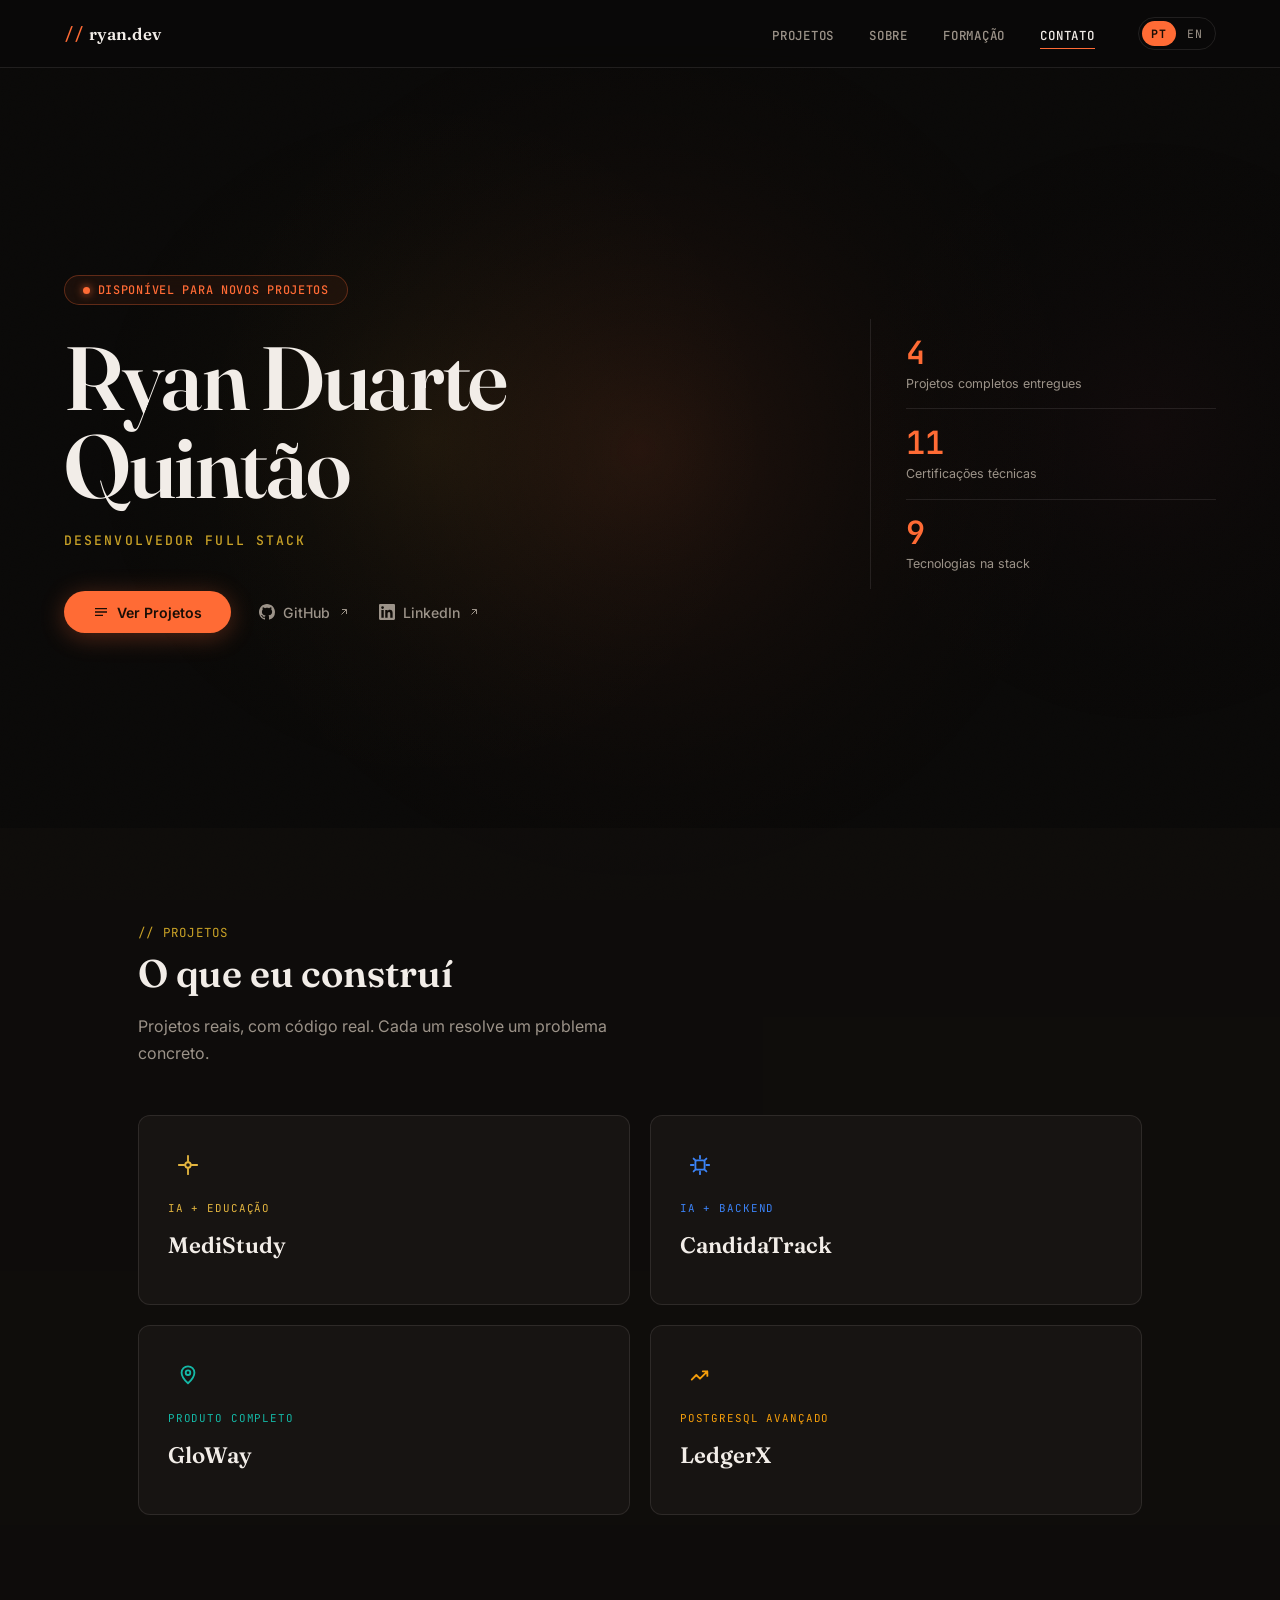
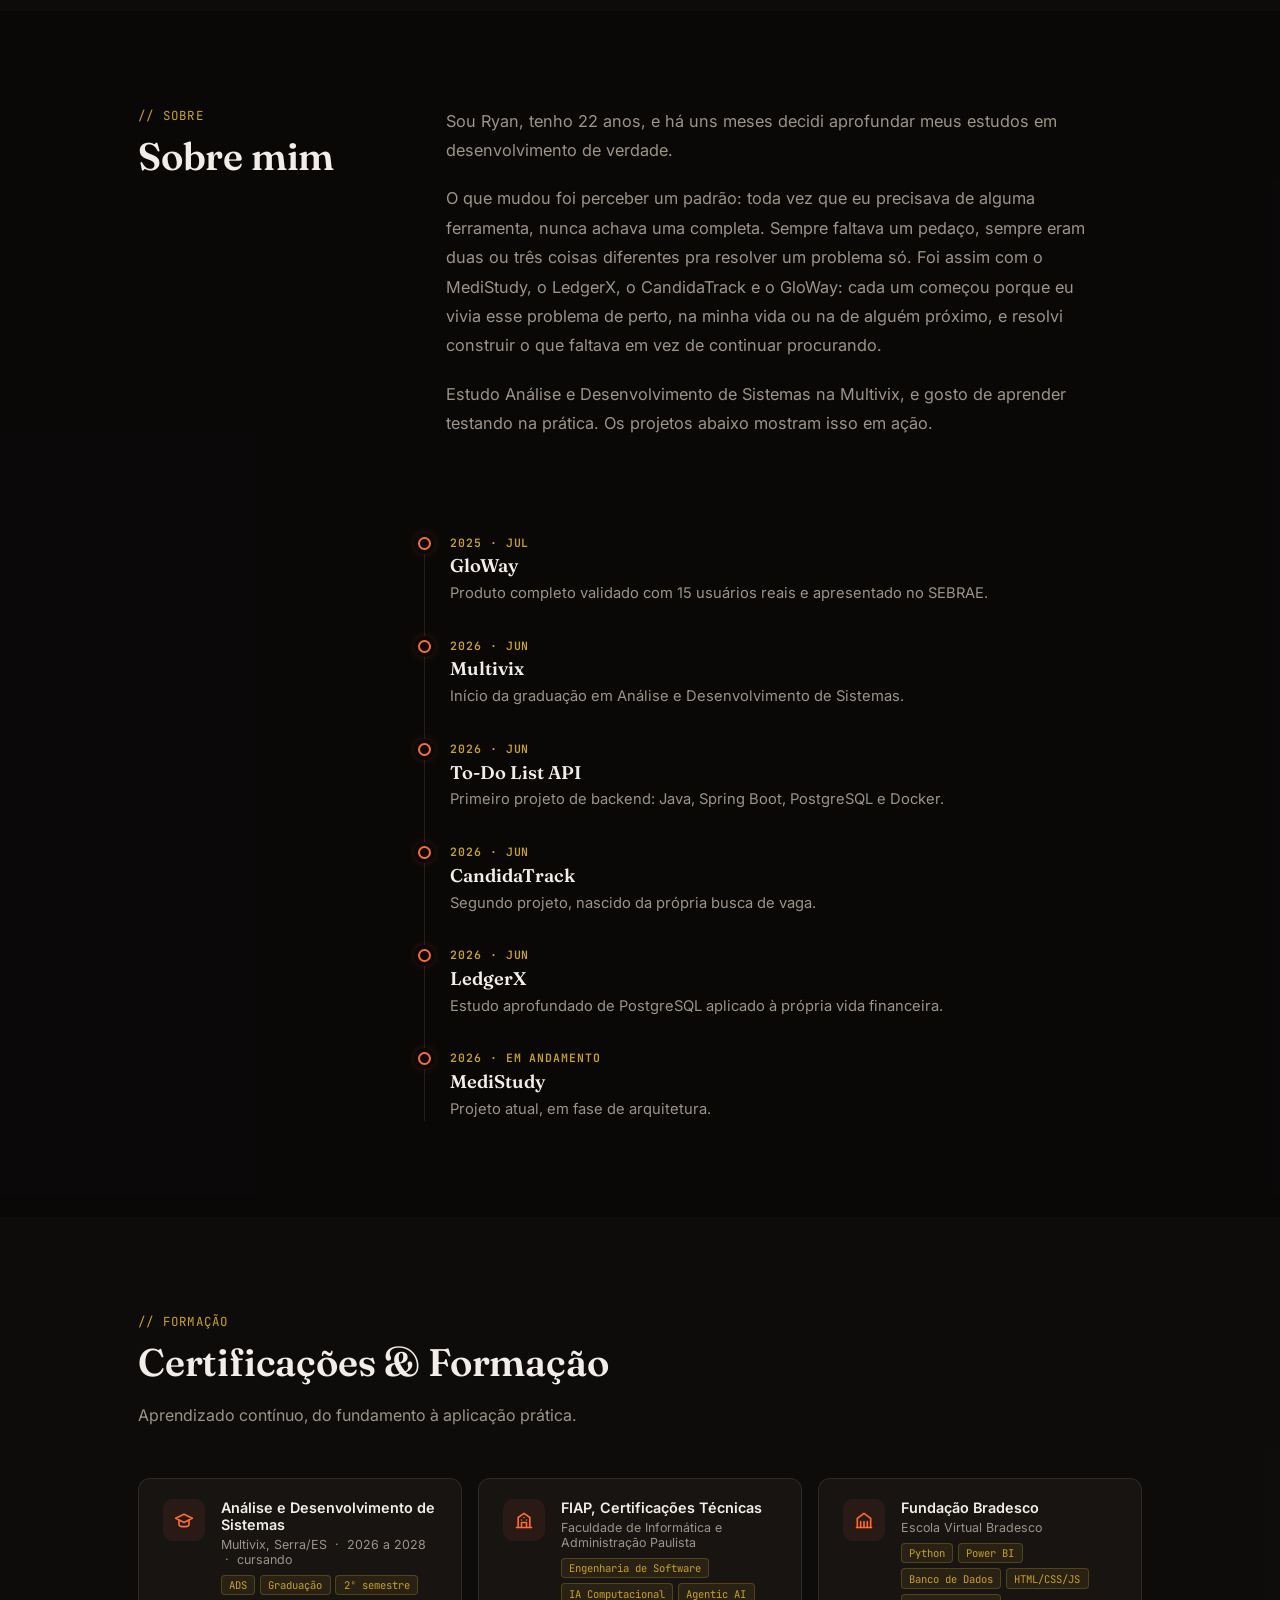
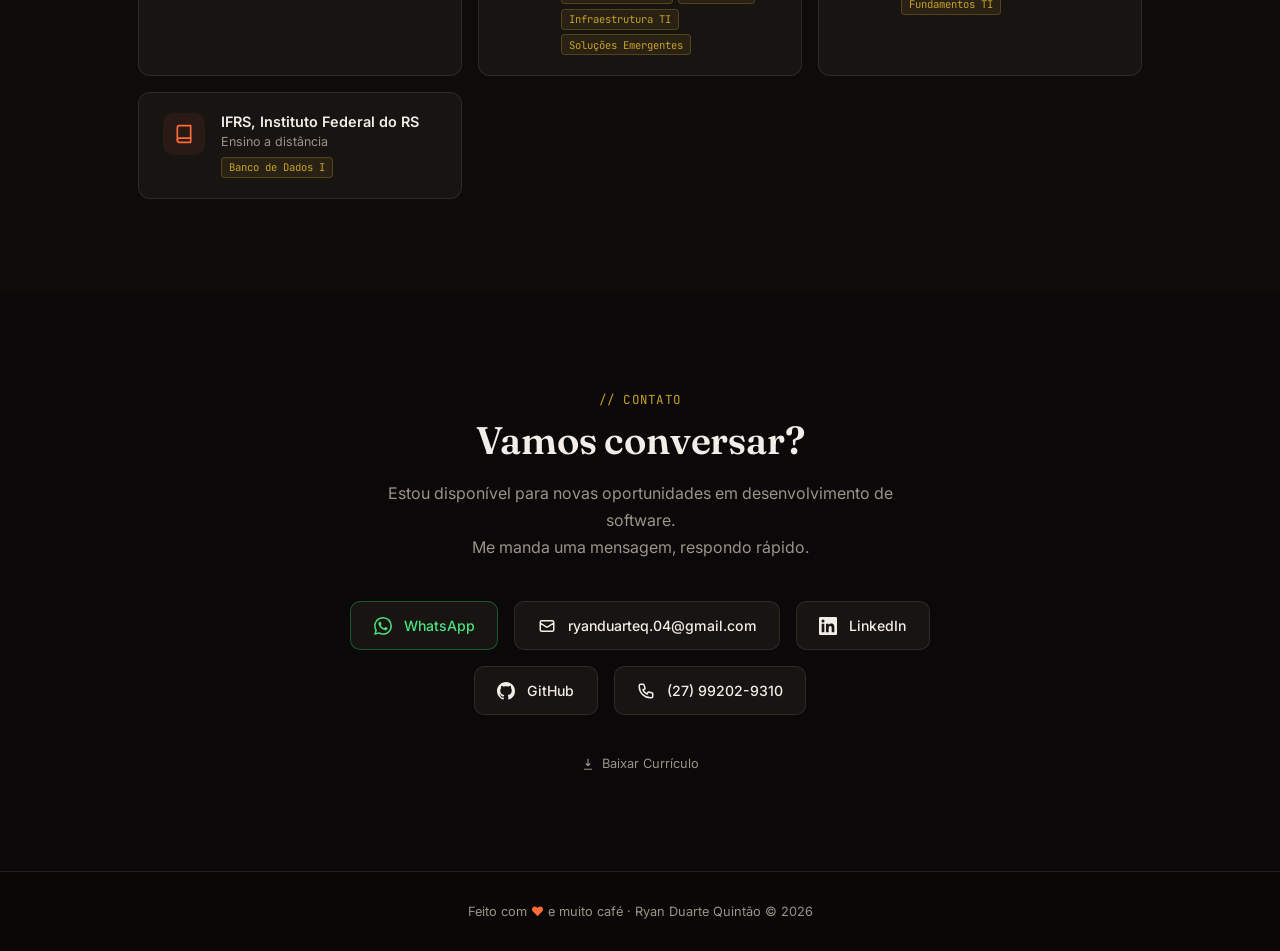
==== commit 6c3b4e6e: "feat: timeline visual, mesh gradient, diagramas de arquitetura, lightbox de galeria e correções fina" ====
--- a/index.html
+++ b/index.html
@@ -23,9 +23,11 @@
   <link rel="preconnect" href="https://fonts.googleapis.com" />
   <link rel="preconnect" href="https://fonts.gstatic.com" crossorigin />
   <link href="https://fonts.googleapis.com/css2?family=Fraunces:opsz,wght@9..144,400..900&family=Inter:wght@300;400;500;600;700;800;900&family=JetBrains+Mono:wght@400;500;600&display=swap" rel="stylesheet" />
-  <link rel="stylesheet" href="style.css?v=40" />
+  <link rel="stylesheet" href="style.css?v=45" />
 </head>
 <body>
+
+<a href="#hero" class="skip-link" data-i18n="skipLink">Pular para o conteúdo</a>
 
 <canvas id="canvas-bg"></canvas>
 <div id="grain"></div>
@@ -49,7 +51,7 @@
 </nav>
 
 <!-- HERO: nome, cargo, disponibilidade. Sem storytelling aqui (vai para #about). -->
-<section id="hero">
+<section id="hero" tabindex="-1">
   <div class="hero-grid">
     <div class="hero-main reveal-up">
       <div class="hero-badge">
@@ -100,6 +102,9 @@
     </div>
     <div class="about-body reveal-up" id="about-body"></div>
   </div>
+  <div class="section-inner about-timeline-wrap">
+    <div class="about-timeline" id="about-timeline"></div>
+  </div>
 </section>
 
 <!-- CERTIFICATIONS -->
@@ -111,7 +116,7 @@
 
     <div class="certs-grid">
       <div class="cert-card reveal-up">
-        <div class="cert-icon">🎓</div>
+        <div class="cert-icon"><svg width="20" height="20" viewBox="0 0 24 24" fill="none" stroke="currentColor" stroke-width="2" stroke-linecap="round" stroke-linejoin="round"><path d="M22 10L12 5 2 10l10 5 10-5z"/><path d="M6 12v5c0 1.66 2.69 3 6 3s6-1.34 6-3v-5"/></svg></div>
         <div class="cert-body">
           <div class="cert-title">Análise e Desenvolvimento de Sistemas</div>
           <div class="cert-issuer">
@@ -119,7 +124,7 @@
             <span class="cert-academic-detail">&nbsp;·&nbsp; 2026 a 2028 &nbsp;·&nbsp; cursando</span>
           </div>
           <div class="cert-chips">
-            <span class="cert-chip">Sistemas de Informação</span>
+            <span class="cert-chip">ADS</span>
             <span class="cert-chip">Graduação</span>
             <span class="cert-chip cert-academic-detail">2º semestre</span>
           </div>
@@ -127,7 +132,7 @@
       </div>
 
       <div class="cert-card reveal-up">
-        <div class="cert-icon">🏫</div>
+        <div class="cert-icon"><svg width="20" height="20" viewBox="0 0 24 24" fill="none" stroke="currentColor" stroke-width="2" stroke-linecap="round" stroke-linejoin="round"><path d="M3 21h18"/><path d="M5 21V9l7-5 7 5v12"/><path d="M9 21v-6h6v6"/><path d="M9 12h.01M15 12h.01M12 9h.01"/></svg></div>
         <div class="cert-body">
           <div class="cert-title">FIAP, Certificações Técnicas</div>
           <div class="cert-issuer">Faculdade de Informática e Administração Paulista</div>
@@ -142,7 +147,7 @@
       </div>
 
       <div class="cert-card reveal-up">
-        <div class="cert-icon">🏦</div>
+        <div class="cert-icon"><svg width="20" height="20" viewBox="0 0 24 24" fill="none" stroke="currentColor" stroke-width="2" stroke-linecap="round" stroke-linejoin="round"><path d="M3 21h18"/><path d="M4 21V10l8-6 8 6v11"/><path d="M8 21v-7M12 21v-7M16 21v-7"/></svg></div>
         <div class="cert-body">
           <div class="cert-title">Fundação Bradesco</div>
           <div class="cert-issuer">Escola Virtual Bradesco</div>
@@ -157,7 +162,7 @@
       </div>
 
       <div class="cert-card reveal-up">
-        <div class="cert-icon">📚</div>
+        <div class="cert-icon"><svg width="20" height="20" viewBox="0 0 24 24" fill="none" stroke="currentColor" stroke-width="2" stroke-linecap="round" stroke-linejoin="round"><path d="M4 19.5A2.5 2.5 0 016.5 17H20"/><path d="M6.5 2H20v20H6.5A2.5 2.5 0 014 19.5v-15A2.5 2.5 0 016.5 2z"/></svg></div>
         <div class="cert-body">
           <div class="cert-title">IFRS, Instituto Federal do RS</div>
           <div class="cert-issuer">Ensino a distância</div>
@@ -212,9 +217,9 @@
   Feito com <span>♥</span> e muito café · Ryan Duarte Quintão © 2026
 </footer>
 
-<script src="content.js?v=40"></script>
-<script src="projects-content.js?v=40"></script>
-<script src="galaxy-bg.js?v=40"></script>
-<script src="app.js?v=40"></script>
+<script src="content.js?v=45"></script>
+<script src="projects-content.js?v=45"></script>
+<script src="galaxy-bg.js?v=45"></script>
+<script src="app.js?v=45"></script>
 </body>
 </html>
--- a/style.css
+++ b/style.css
@@ -46,6 +46,19 @@
   opacity: .035;
   mix-blend-mode: overlay;
   background-image: url("data:image/svg+xml,%3Csvg xmlns='http://www.w3.org/2000/svg' width='120' height='120'%3E%3Cfilter id='n'%3E%3CfeTurbulence type='fractalNoise' baseFrequency='0.85' numOctaves='2' stitchTiles='stitch'/%3E%3C/filter%3E%3Crect width='100%25' height='100%25' filter='url(%23n)'/%3E%3C/svg%3E");
+}
+
+/* ── SKIP LINK: acessibilidade, visível só ao navegar por teclado ── */
+.skip-link {
+  position: absolute; top: -100%; left: 1rem; z-index: 200;
+  background: var(--accent); color: #0A0908;
+  font-family: var(--font-mono); font-size: .85rem; font-weight: 600;
+  padding: .7rem 1.2rem; border-radius: 8px;
+  text-decoration: none;
+  transition: top .2s ease;
+}
+.skip-link:focus {
+  top: 1rem;
 }
 
 /* ── NAV ── */
@@ -258,7 +271,9 @@
   text-decoration: none;
   color: var(--text);
   overflow: hidden;
+  transform: perspective(900px) rotateX(var(--tilt-x, 0deg)) rotateY(var(--tilt-y, 0deg)) translateY(var(--lift, 0));
   transition: border-color .25s, transform .25s, box-shadow .25s;
+  will-change: transform;
 }
 .project-card::before {
   content: '';
@@ -267,12 +282,26 @@
   transform: scaleX(0); transform-origin: left;
   transition: transform .3s ease;
 }
+.project-card::after {
+  content: '';
+  position: absolute; inset: 0; border-radius: inherit; pointer-events: none;
+  opacity: 0; transition: opacity .3s ease;
+  background: radial-gradient(260px circle at var(--spot-x, 50%) var(--spot-y, 50%),
+    color-mix(in srgb, var(--project-accent, var(--accent)) 22%, transparent), transparent 70%);
+}
 .project-card:hover {
   border-color: color-mix(in srgb, var(--project-accent, var(--accent)) 55%, transparent);
-  transform: translateY(-4px);
   box-shadow: 0 16px 40px rgba(0,0,0,.35);
+  --lift: -4px;
 }
 .project-card:hover::before { transform: scaleX(1); }
+.project-card:hover::after { opacity: 1; }
+@media (prefers-reduced-motion: reduce) {
+  .project-card { transform: none !important; transition: border-color .25s, box-shadow .25s; }
+}
+@media (hover: none) {
+  .project-card::after { display: none; }
+}
 
 .project-card-icon {
   width: 40px; height: 40px;
@@ -325,6 +354,43 @@
   .about-inner { grid-template-columns: 1fr; gap: 1.2rem; }
 }
 
+/* ── TIMELINE: marcos cronológicos dentro do Sobre ── */
+.about-timeline-wrap { padding-top: 0; }
+.about-timeline {
+  position: relative;
+  max-width: 640px;
+  margin-left: clamp(0px, 26vw, 260px);
+  padding-left: 1.6rem;
+}
+.timeline-item {
+  position: relative;
+  padding: 0 0 2rem 1.6rem;
+  border-left: 1px solid var(--border);
+}
+.timeline-item:last-child { padding-bottom: 0; }
+.timeline-marker {
+  position: absolute; left: -7px; top: 2px;
+}
+.timeline-dot {
+  display: block; width: 13px; height: 13px; border-radius: 50%;
+  background: var(--bg);
+  border: 2px solid var(--accent);
+  box-shadow: 0 0 0 4px var(--bg), 0 0 12px rgba(255,107,53,.5);
+}
+.timeline-content { display: flex; flex-direction: column; gap: .3rem; }
+.timeline-date {
+  font-family: var(--font-mono); font-size: .72rem; font-weight: 600;
+  letter-spacing: .08em; text-transform: uppercase; color: var(--accent2);
+}
+.timeline-title {
+  font-family: var(--font-display); font-size: 1.15rem; font-weight: 600; color: var(--text);
+}
+.timeline-desc { font-size: .92rem; line-height: 1.6; color: var(--muted); }
+
+@media (max-width: 860px) {
+  .about-timeline { margin-left: 0; }
+}
+
 /* ── CERTIFICATIONS ── */
 #certs { background: rgba(23,20,18,.35); }
 
@@ -336,7 +402,8 @@
   transition: border-color .3s, transform .3s, box-shadow .3s;
 }
 .cert-card:hover { border-color: rgba(255,107,53,.4); transform: translateX(4px); box-shadow: 0 4px 24px rgba(255,107,53,.08); }
-.cert-icon { width: 42px; height: 42px; border-radius: 10px; display: flex; align-items: center; justify-content: center; font-size: 1.3rem; flex-shrink: 0; background: rgba(255,107,53,.08); }
+.cert-icon { width: 42px; height: 42px; border-radius: 10px; display: flex; align-items: center; justify-content: center; flex-shrink: 0; background: rgba(255,107,53,.08); color: var(--accent); }
+.cert-icon svg { width: 20px; height: 20px; }
 .cert-body { flex: 1; }
 .cert-title { font-size: .9rem; font-weight: 600; margin-bottom: .25rem; }
 .cert-issuer { font-size: .78rem; color: var(--muted); margin-bottom: .5rem; }
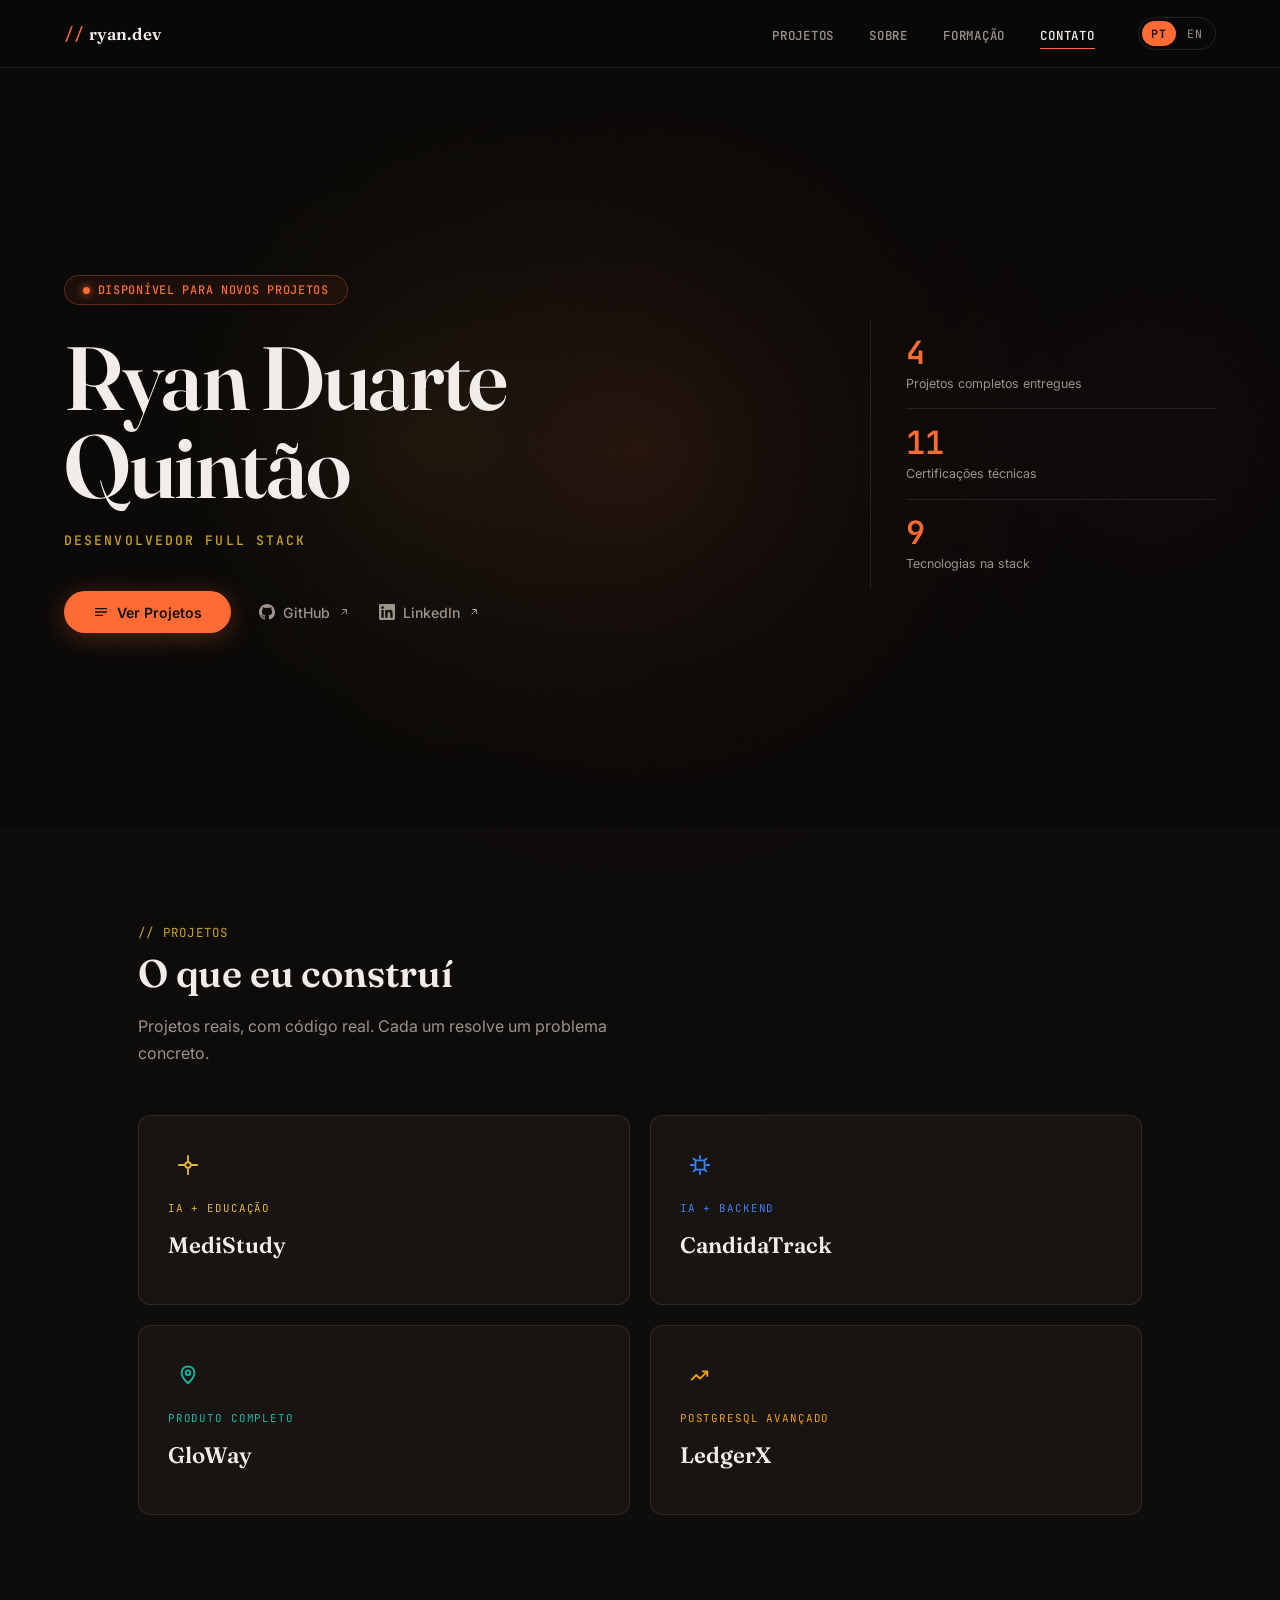
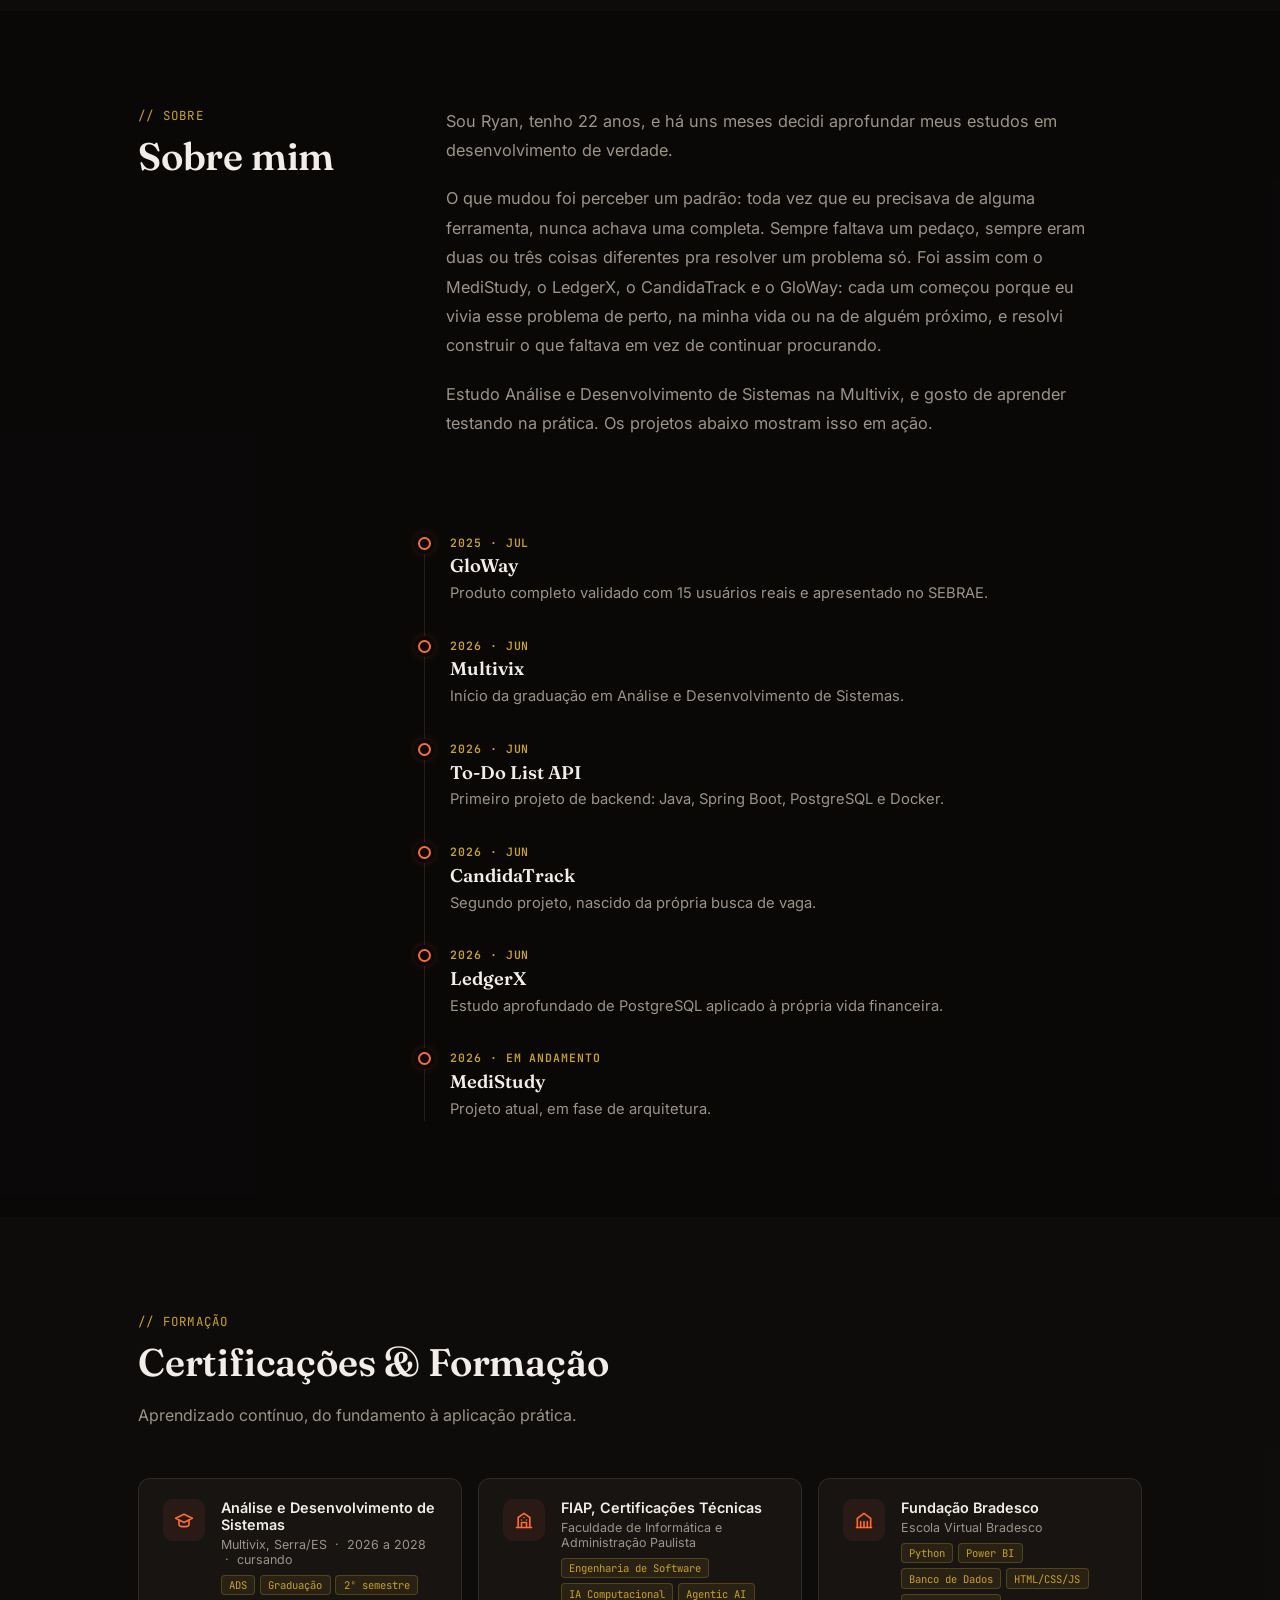
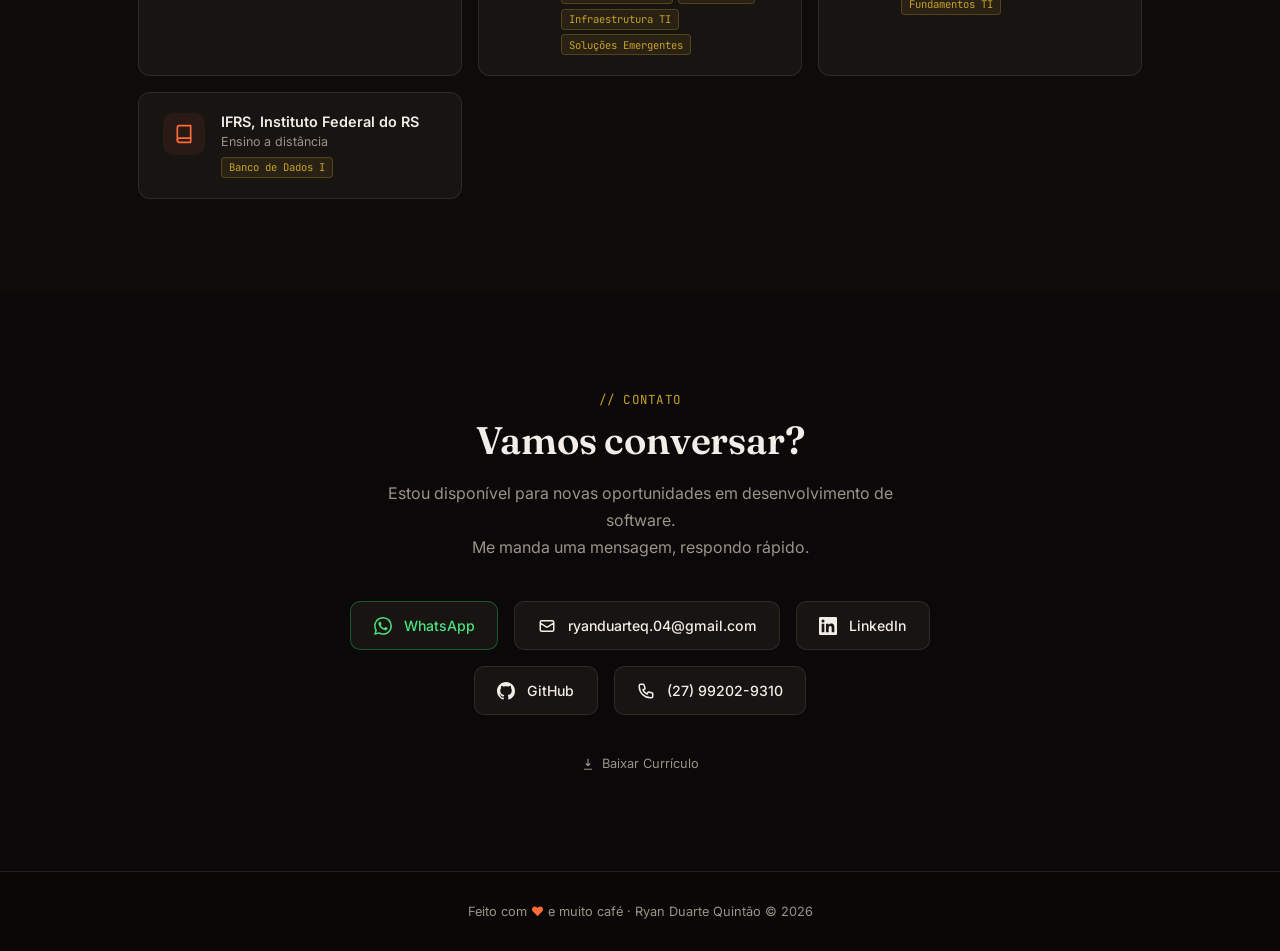
==== commit 94ee3da7: "feat: micro-interações de UI (glow no hover, cursor magnético, diagrama com stagger) + fix bug de te" ====
--- a/index.html
+++ b/index.html
@@ -23,7 +23,7 @@
   <link rel="preconnect" href="https://fonts.googleapis.com" />
   <link rel="preconnect" href="https://fonts.gstatic.com" crossorigin />
   <link href="https://fonts.googleapis.com/css2?family=Fraunces:opsz,wght@9..144,400..900&family=Inter:wght@300;400;500;600;700;800;900&family=JetBrains+Mono:wght@400;500;600&display=swap" rel="stylesheet" />
-  <link rel="stylesheet" href="style.css?v=45" />
+  <link rel="stylesheet" href="style.css?v=49" />
 </head>
 <body>
 
@@ -217,9 +217,9 @@
   Feito com <span>♥</span> e muito café · Ryan Duarte Quintão © 2026
 </footer>
 
-<script src="content.js?v=45"></script>
-<script src="projects-content.js?v=45"></script>
-<script src="galaxy-bg.js?v=45"></script>
-<script src="app.js?v=45"></script>
+<script src="content.js?v=49"></script>
+<script src="projects-content.js?v=49"></script>
+<script src="galaxy-bg.js?v=49"></script>
+<script src="app.js?v=49"></script>
 </body>
 </html>
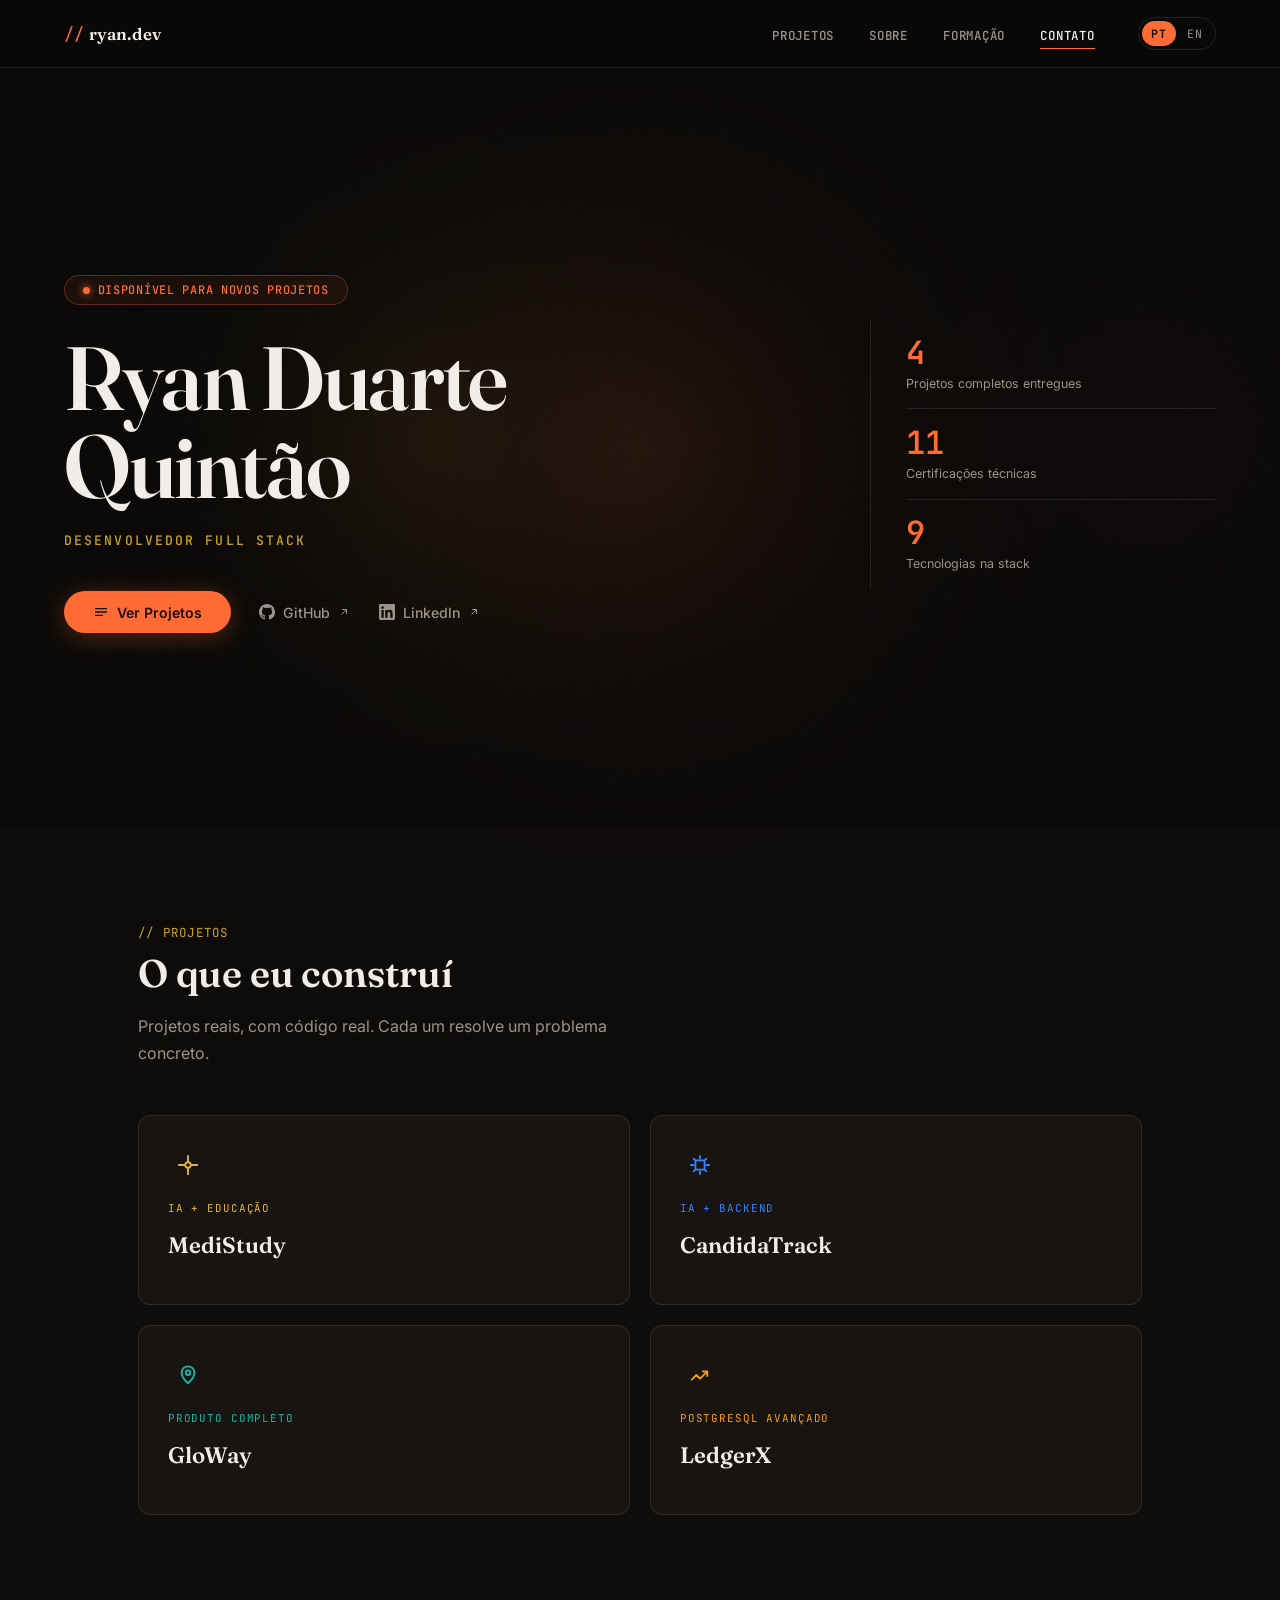
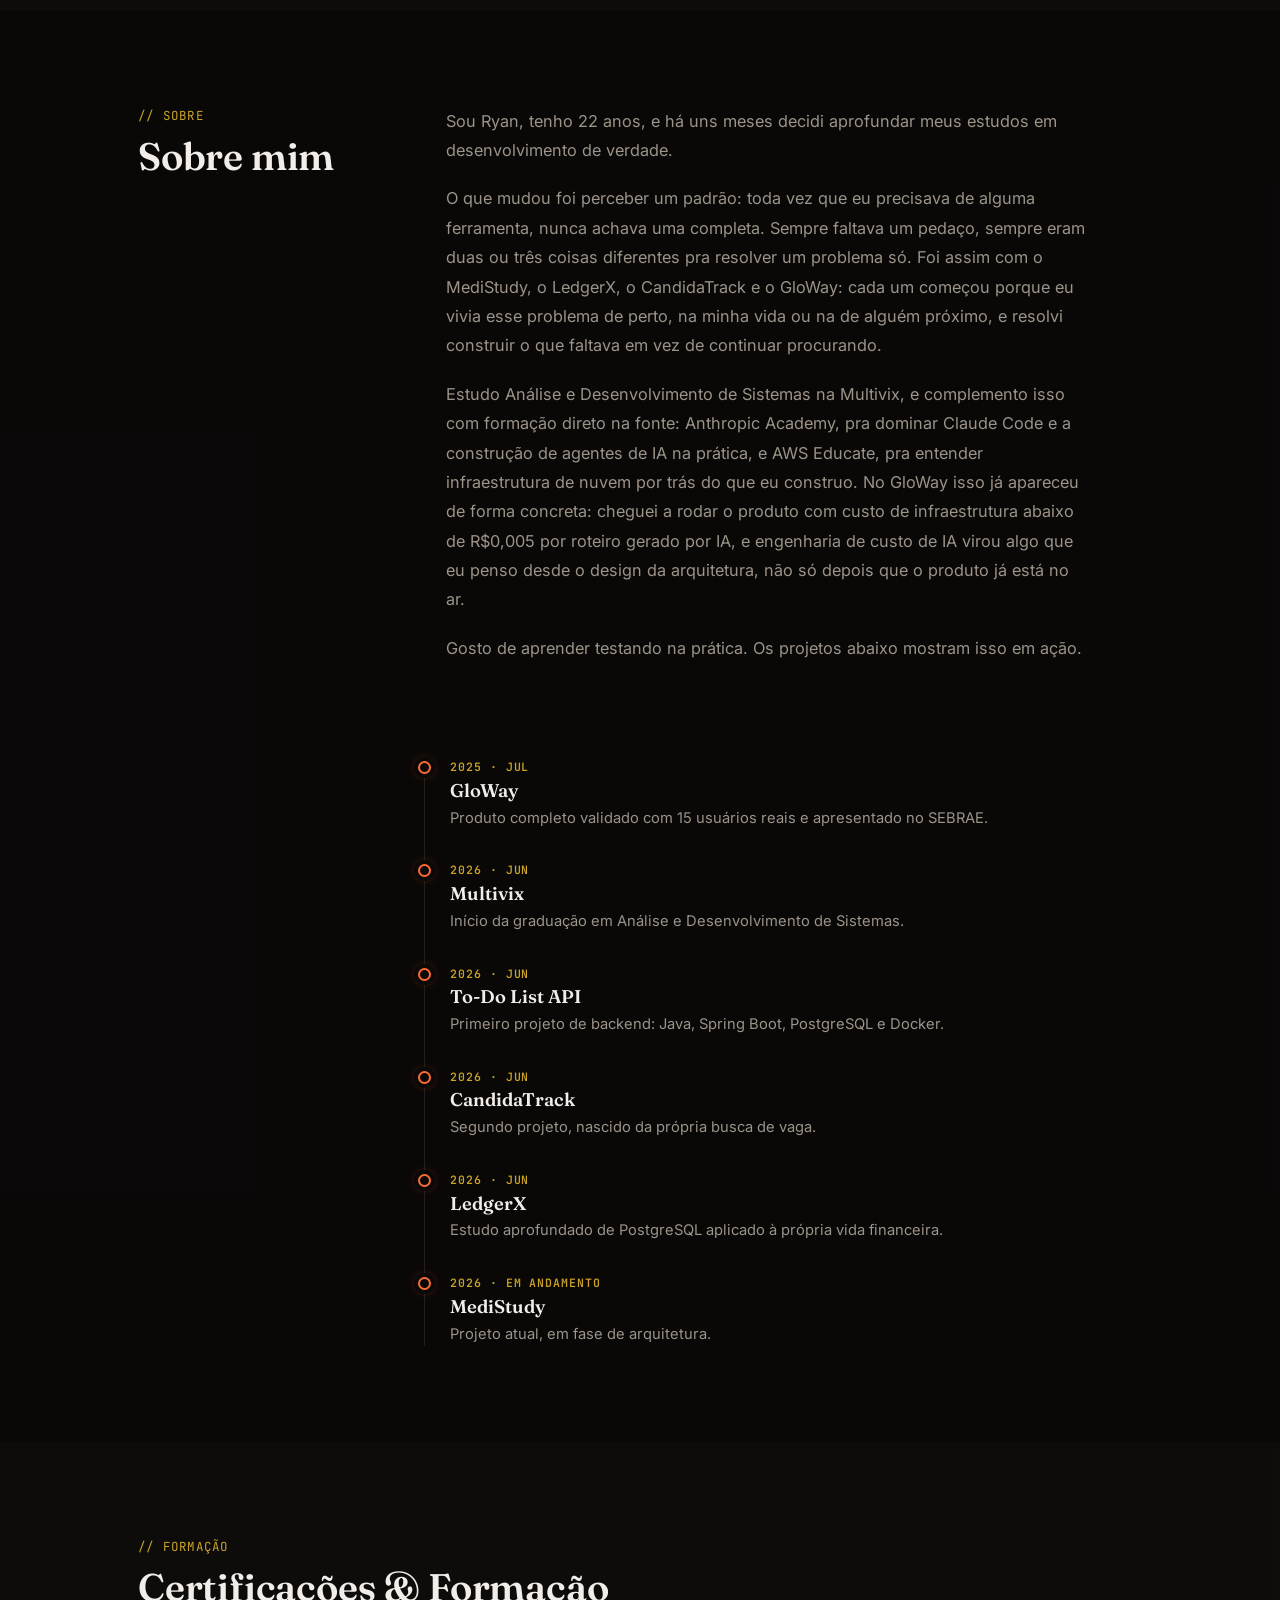
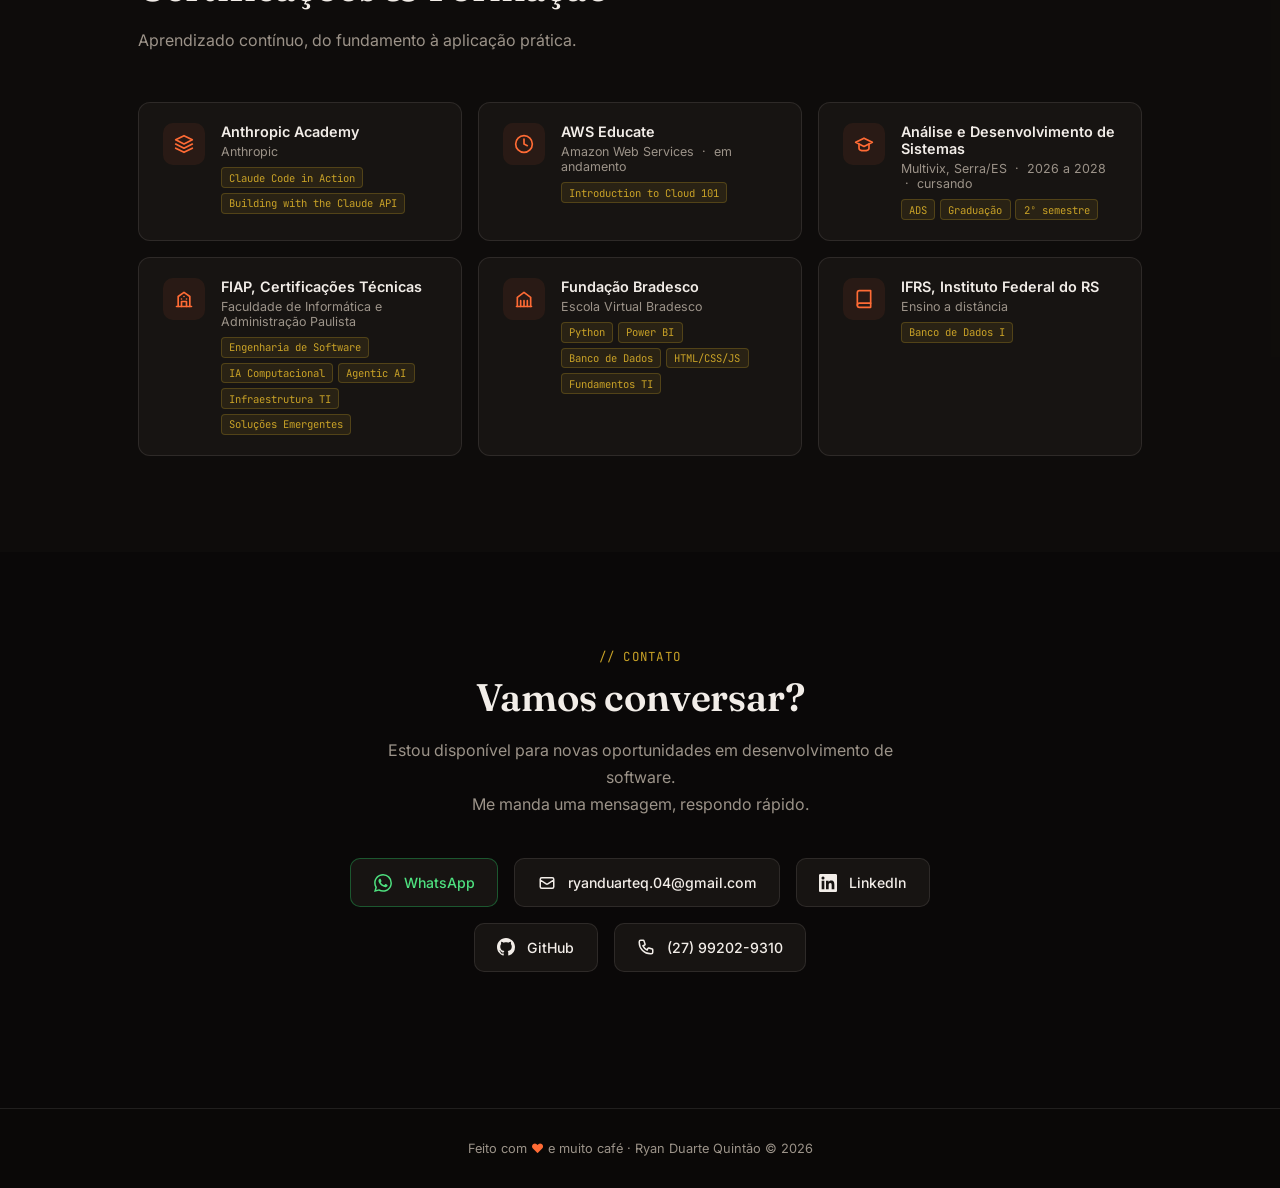
==== commit 0b5d4bf0: "feat: atualiza certificações, sobre mim e remove download de currículo Adiciona cards de Anthropic A" ====
--- a/index.html
+++ b/index.html
@@ -8,9 +8,9 @@
        e formação). Sinalizamos notranslate para o navegador não interferir. -->
   <meta name="google" content="notranslate" />
   <title id="meta-title">Ryan Duarte Quintão, Desenvolvedor Full Stack</title>
-  <meta id="meta-description" name="description" content="Portfólio de Ryan Duarte Quintão. Projetos reais em Python, Java, React e IA generativa." />
+  <meta id="meta-description" name="description" content="Portfólio de Ryan Duarte Quintão. Projetos reais em Python, Java, React e IA generativa, com certificação Anthropic Academy em Claude Code e Claude API." />
   <meta id="meta-og-title" property="og:title" content="Ryan Duarte Quintão, Desenvolvedor Full Stack" />
-  <meta id="meta-og-description" property="og:description" content="Portfólio de Ryan Duarte Quintão. Projetos reais em Python, Java, React e IA generativa." />
+  <meta id="meta-og-description" property="og:description" content="Portfólio de Ryan Duarte Quintão. Projetos reais em Python, Java, React e IA generativa, com certificação Anthropic Academy em Claude Code e Claude API." />
   <meta property="og:type" content="website" />
   <meta property="og:url" content="https://ryandua11.github.io/" />
   <meta property="og:image" content="https://ryandua11.github.io/og-cover.png?v=1" />
@@ -23,7 +23,7 @@
   <link rel="preconnect" href="https://fonts.googleapis.com" />
   <link rel="preconnect" href="https://fonts.gstatic.com" crossorigin />
   <link href="https://fonts.googleapis.com/css2?family=Fraunces:opsz,wght@9..144,400..900&family=Inter:wght@300;400;500;600;700;800;900&family=JetBrains+Mono:wght@400;500;600&display=swap" rel="stylesheet" />
-  <link rel="stylesheet" href="style.css?v=49" />
+  <link rel="stylesheet" href="style.css?v=50" />
 </head>
 <body>
 
@@ -116,6 +116,32 @@
 
     <div class="certs-grid">
       <div class="cert-card reveal-up">
+        <div class="cert-icon"><svg width="20" height="20" viewBox="0 0 24 24" fill="none" stroke="currentColor" stroke-width="2" stroke-linecap="round" stroke-linejoin="round"><path d="M12 2L2 7l10 5 10-5-10-5z"/><path d="M2 17l10 5 10-5M2 12l10 5 10-5"/></svg></div>
+        <div class="cert-body">
+          <div class="cert-title">Anthropic Academy</div>
+          <div class="cert-issuer">Anthropic</div>
+          <div class="cert-chips">
+            <span class="cert-chip">Claude Code in Action</span>
+            <span class="cert-chip">Building with the Claude API</span>
+          </div>
+        </div>
+      </div>
+
+      <div class="cert-card reveal-up">
+        <div class="cert-icon"><svg width="20" height="20" viewBox="0 0 24 24" fill="none" stroke="currentColor" stroke-width="2" stroke-linecap="round" stroke-linejoin="round"><path d="M12 2a10 10 0 100 20 10 10 0 000-20z"/><path d="M12 6v6l4 2"/></svg></div>
+        <div class="cert-body">
+          <div class="cert-title">AWS Educate</div>
+          <div class="cert-issuer">
+            Amazon Web Services
+            <span class="cert-academic-detail">&nbsp;·&nbsp; em andamento</span>
+          </div>
+          <div class="cert-chips">
+            <span class="cert-chip">Introduction to Cloud 101</span>
+          </div>
+        </div>
+      </div>
+
+      <div class="cert-card reveal-up">
         <div class="cert-icon"><svg width="20" height="20" viewBox="0 0 24 24" fill="none" stroke="currentColor" stroke-width="2" stroke-linecap="round" stroke-linejoin="round"><path d="M22 10L12 5 2 10l10 5 10-5z"/><path d="M6 12v5c0 1.66 2.69 3 6 3s6-1.34 6-3v-5"/></svg></div>
         <div class="cert-body">
           <div class="cert-title">Análise e Desenvolvimento de Sistemas</div>
@@ -205,11 +231,6 @@
       </a>
     </div>
 
-    <a href="Ryan_Duarte_Quintao_CV.docx" download class="cv-download-link reveal-up">
-      <svg fill="none" stroke="currentColor" stroke-width="2" viewBox="0 0 24 24" width="14" height="14"><path d="M12 3v12m0 0l-4-4m4 4l4-4M5 21h14"/></svg>
-      <span data-i18n="contact.cvLabel">Baixar Currículo</span>
-    </a>
-
   </div>
 </section>
 
@@ -217,9 +238,9 @@
   Feito com <span>♥</span> e muito café · Ryan Duarte Quintão © 2026
 </footer>
 
-<script src="content.js?v=49"></script>
-<script src="projects-content.js?v=49"></script>
-<script src="galaxy-bg.js?v=49"></script>
-<script src="app.js?v=49"></script>
+<script src="content.js?v=50"></script>
+<script src="projects-content.js?v=50"></script>
+<script src="galaxy-bg.js?v=50"></script>
+<script src="app.js?v=50"></script>
 </body>
 </html>
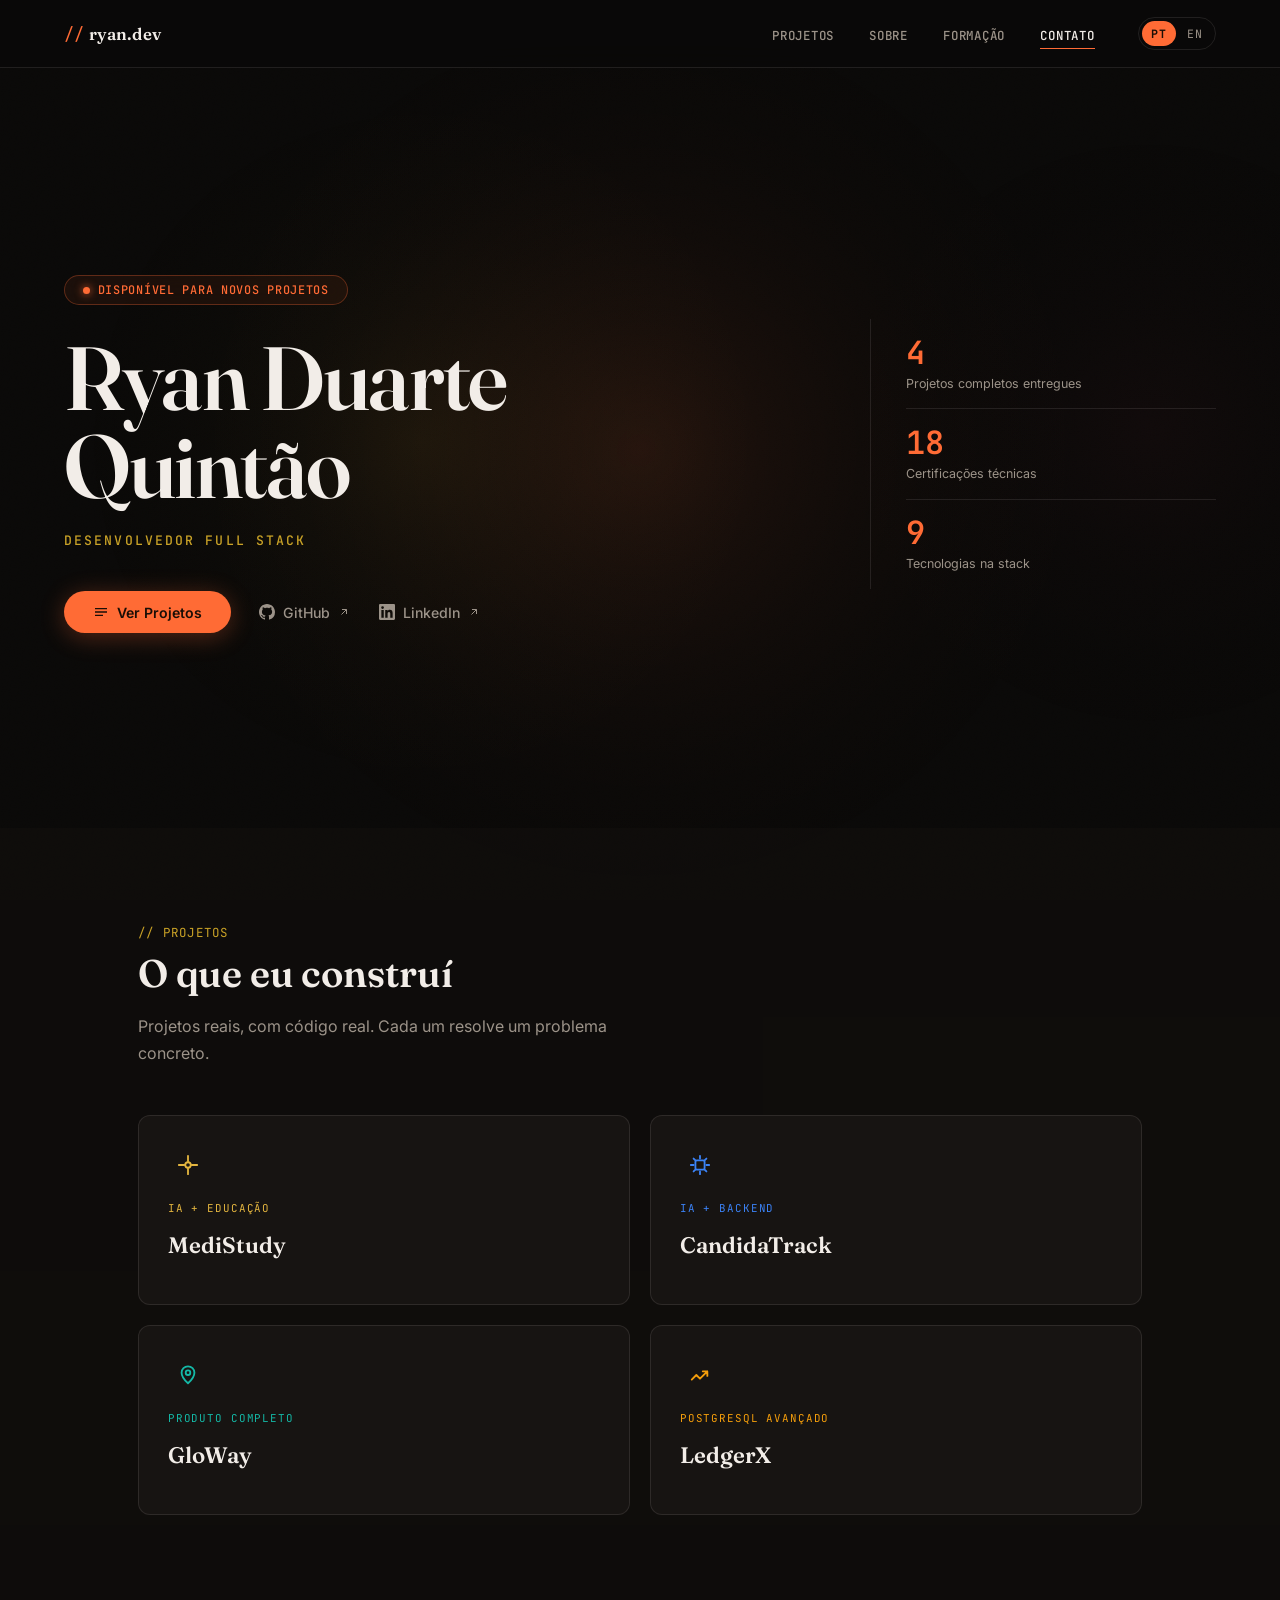
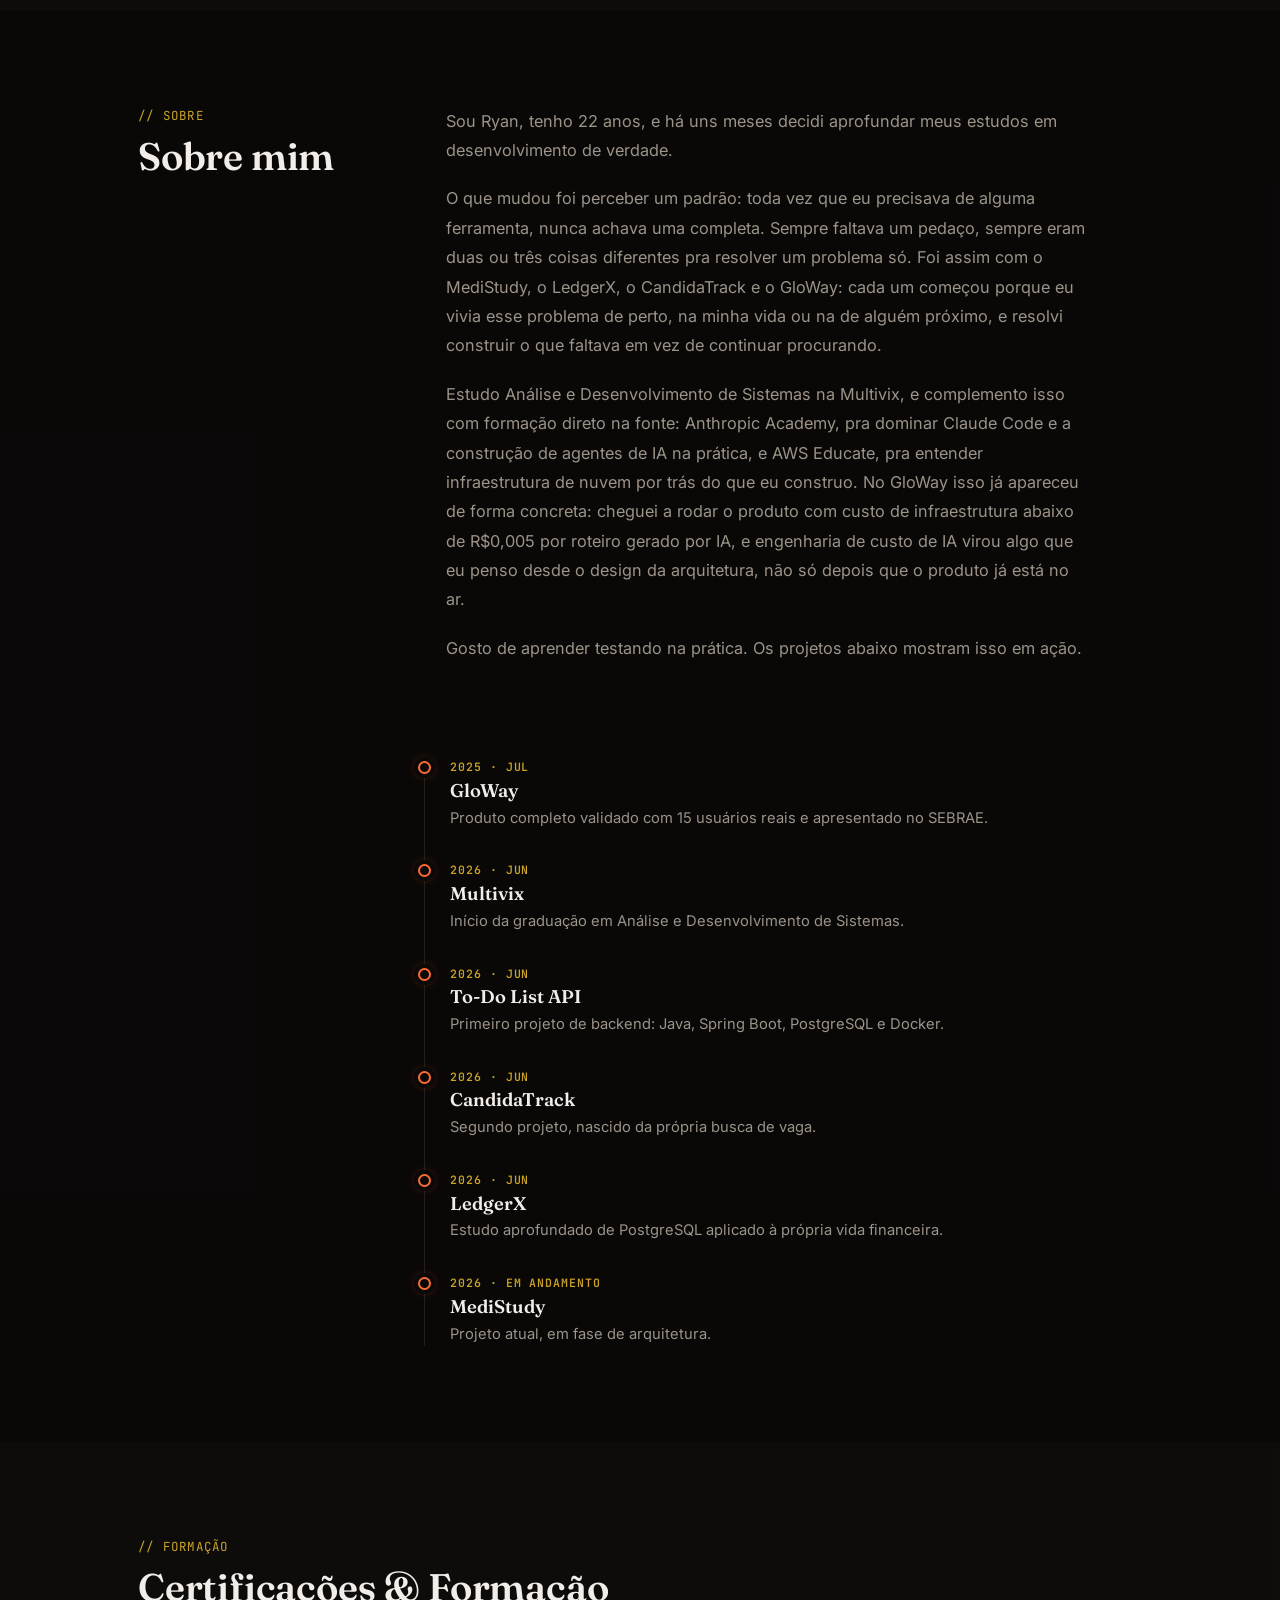
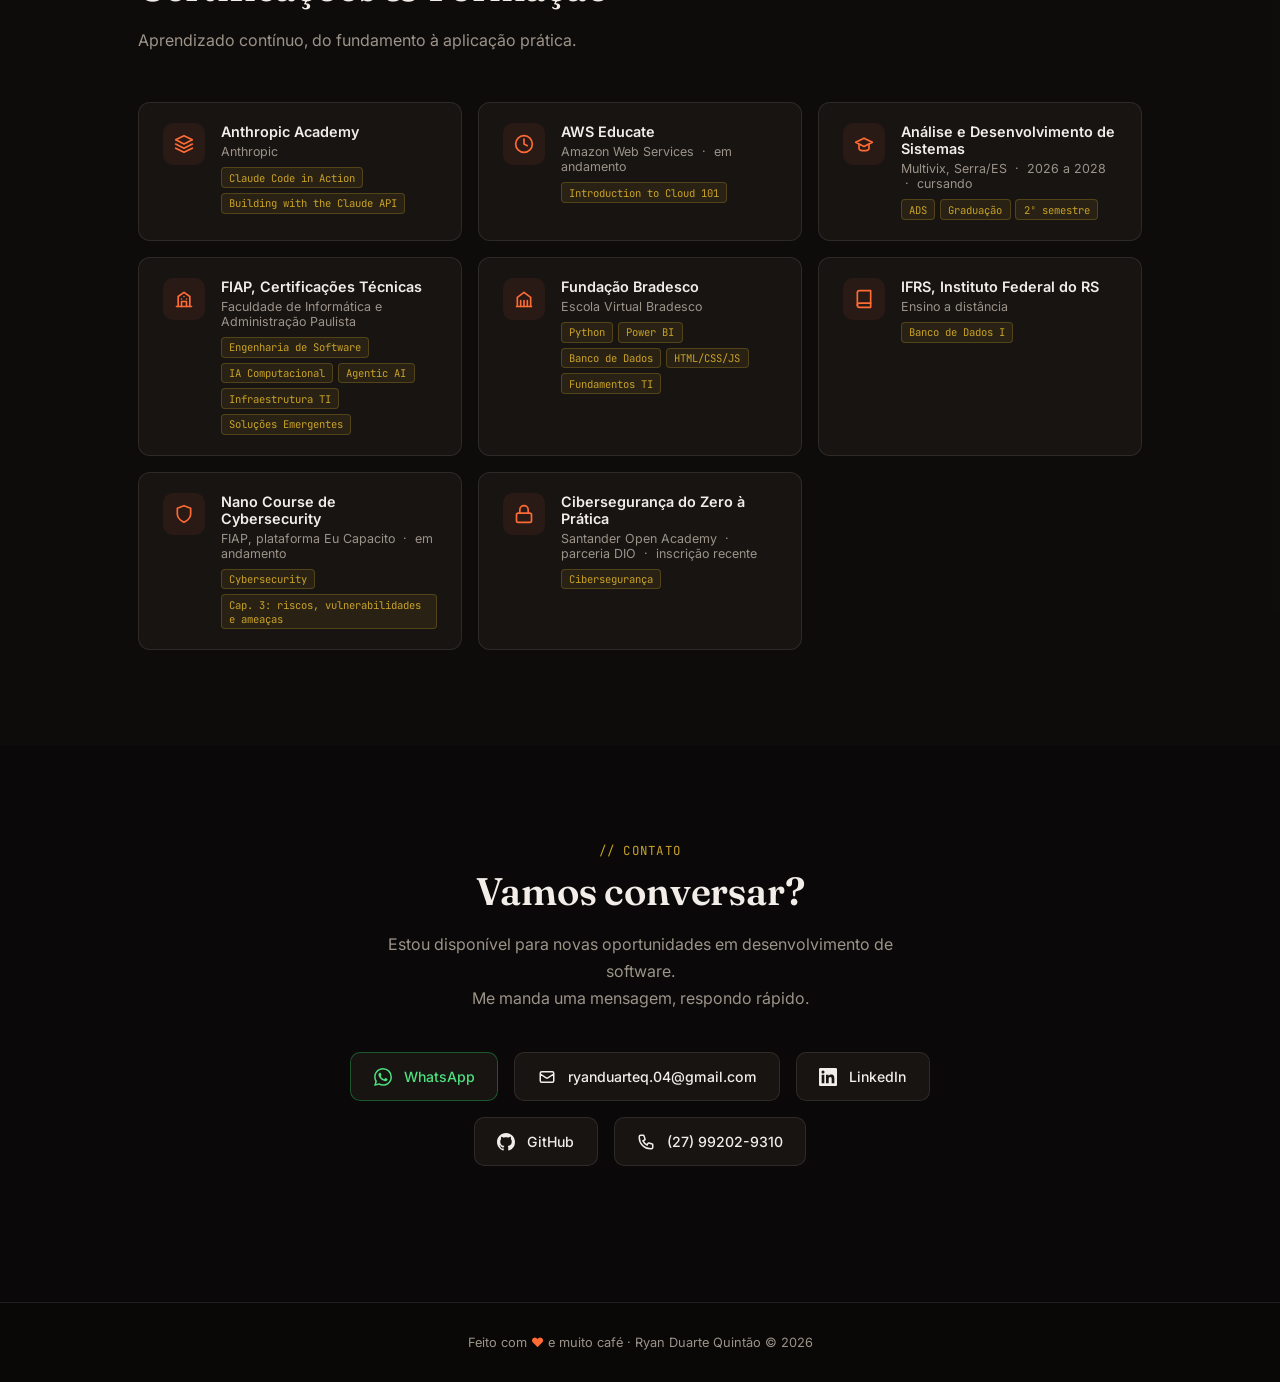
==== commit af8253a6: "Adiciona certificações de Cybersecurity e torna dinâmico o contador de certificações Acrescenta os c" ====
--- a/index.html
+++ b/index.html
@@ -197,6 +197,35 @@
           </div>
         </div>
       </div>
+
+      <div class="cert-card reveal-up">
+        <div class="cert-icon"><svg width="20" height="20" viewBox="0 0 24 24" fill="none" stroke="currentColor" stroke-width="2" stroke-linecap="round" stroke-linejoin="round"><path d="M12 22s8-4 8-10V5l-8-3-8 3v7c0 6 8 10 8 10z"/></svg></div>
+        <div class="cert-body">
+          <div class="cert-title">Nano Course de Cybersecurity</div>
+          <div class="cert-issuer">
+            FIAP, plataforma Eu Capacito
+            <span class="cert-academic-detail">&nbsp;·&nbsp; em andamento</span>
+          </div>
+          <div class="cert-chips">
+            <span class="cert-chip">Cybersecurity</span>
+            <span class="cert-chip cert-academic-detail">Cap. 3: riscos, vulnerabilidades e ameaças</span>
+          </div>
+        </div>
+      </div>
+
+      <div class="cert-card reveal-up">
+        <div class="cert-icon"><svg width="20" height="20" viewBox="0 0 24 24" fill="none" stroke="currentColor" stroke-width="2" stroke-linecap="round" stroke-linejoin="round"><rect x="3" y="11" width="18" height="11" rx="2" ry="2"/><path d="M7 11V7a5 5 0 0110 0v4"/></svg></div>
+        <div class="cert-body">
+          <div class="cert-title">Cibersegurança do Zero à Prática</div>
+          <div class="cert-issuer">
+            Santander Open Academy
+            <span class="cert-academic-detail">&nbsp;·&nbsp; parceria DIO &nbsp;·&nbsp; inscrição recente</span>
+          </div>
+          <div class="cert-chips">
+            <span class="cert-chip">Cibersegurança</span>
+          </div>
+        </div>
+      </div>
     </div>
   </div>
 </section>
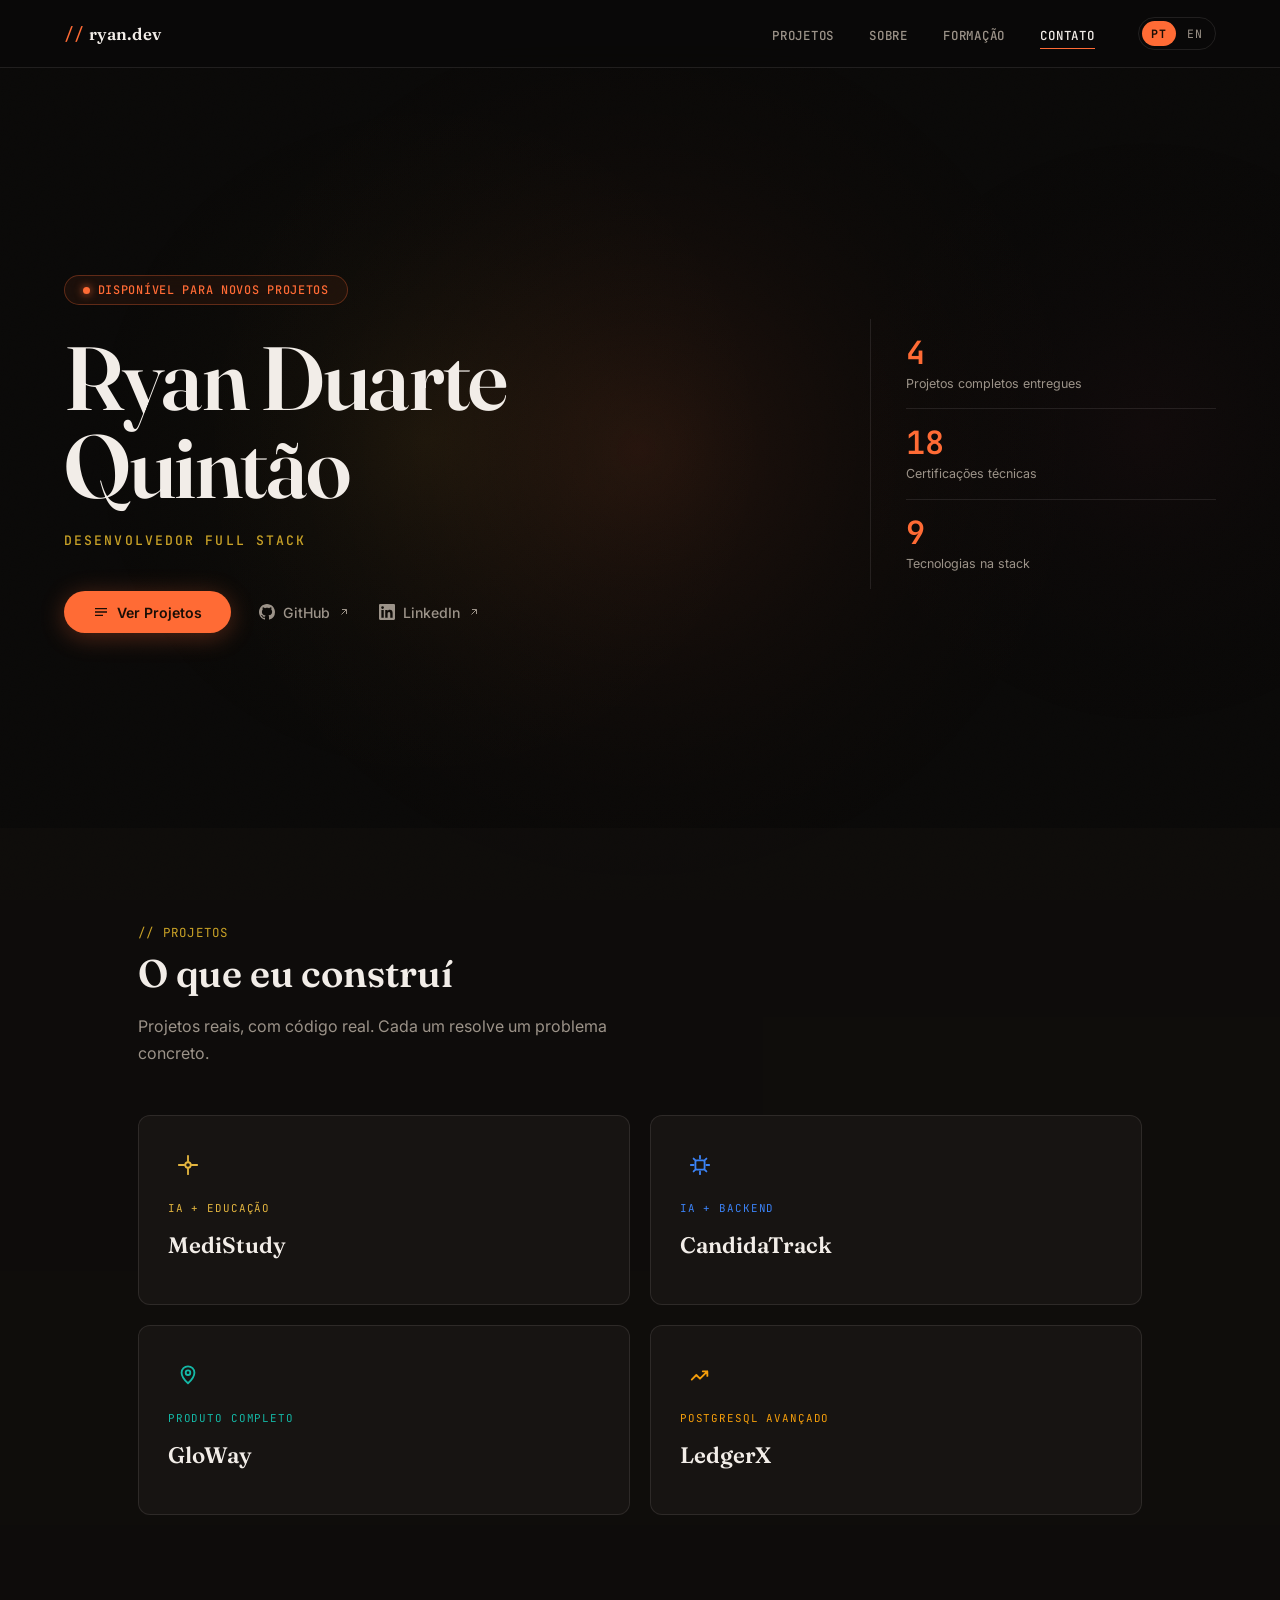
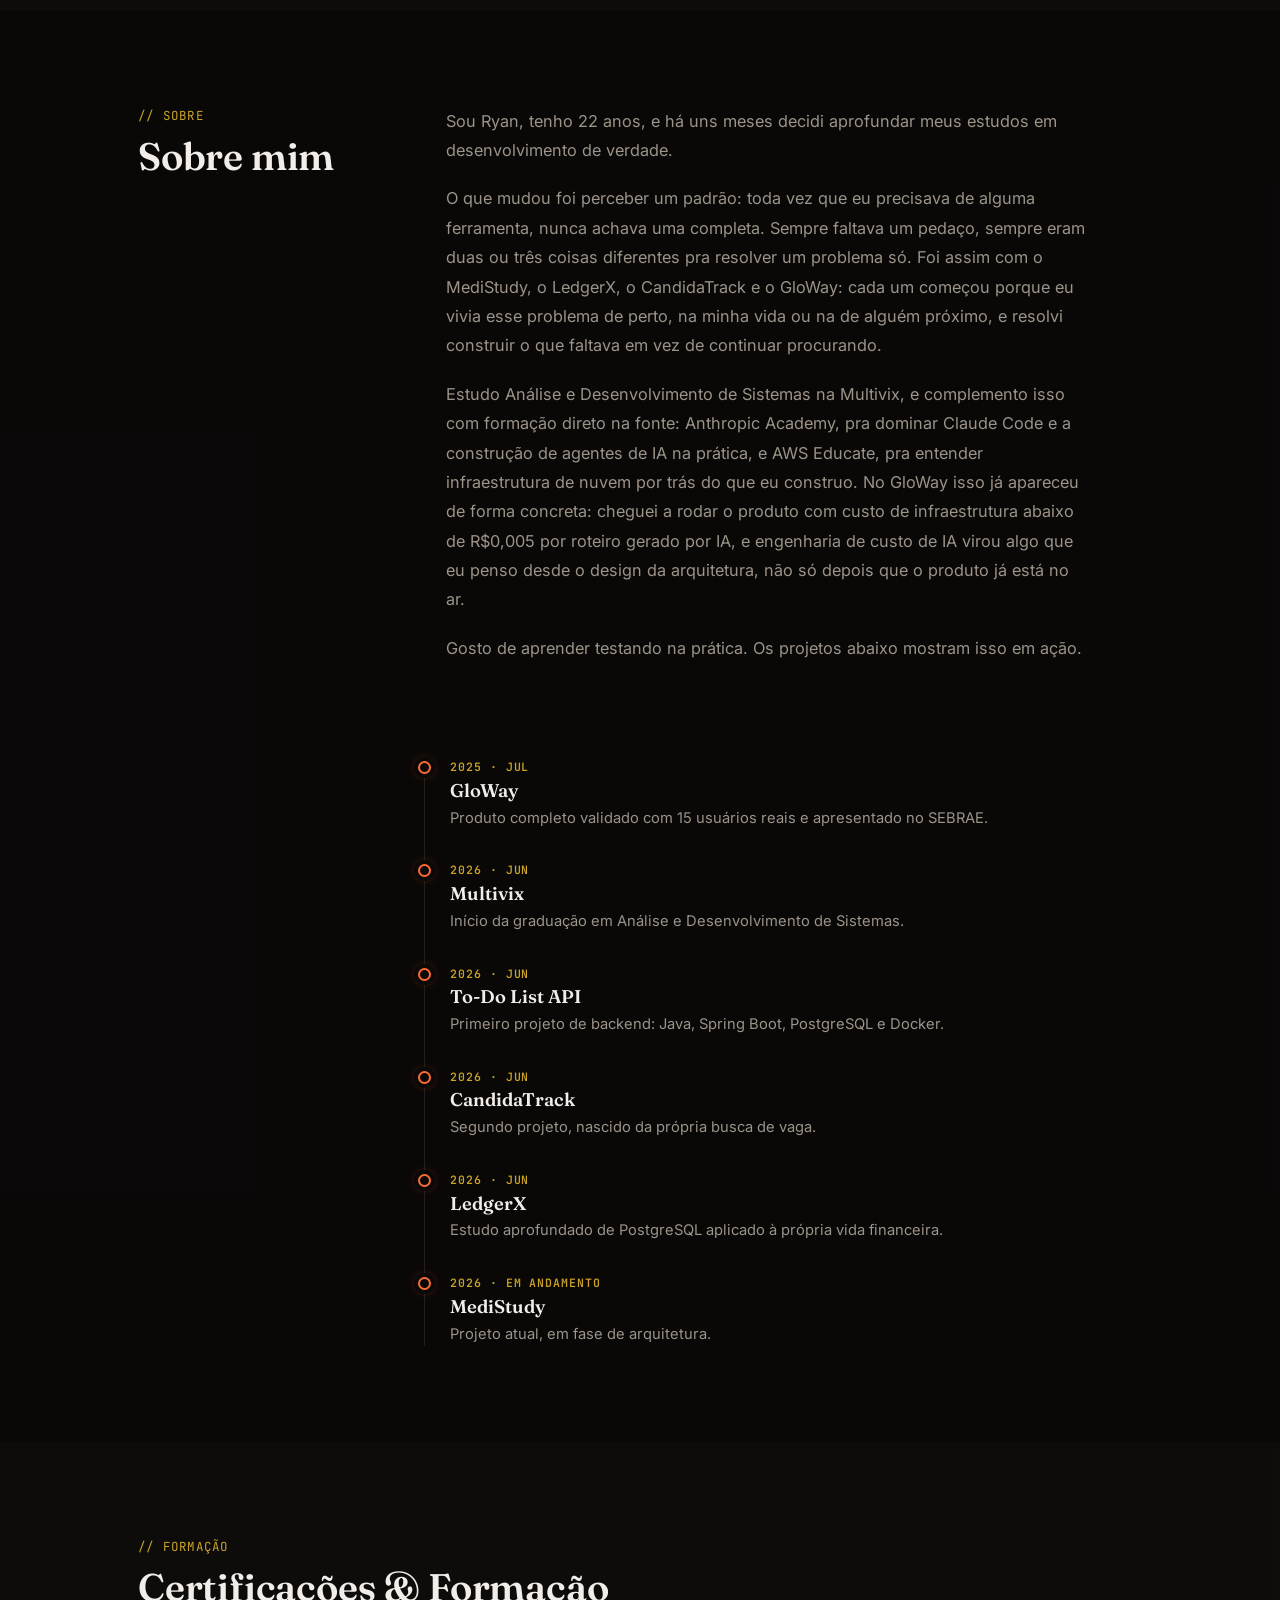
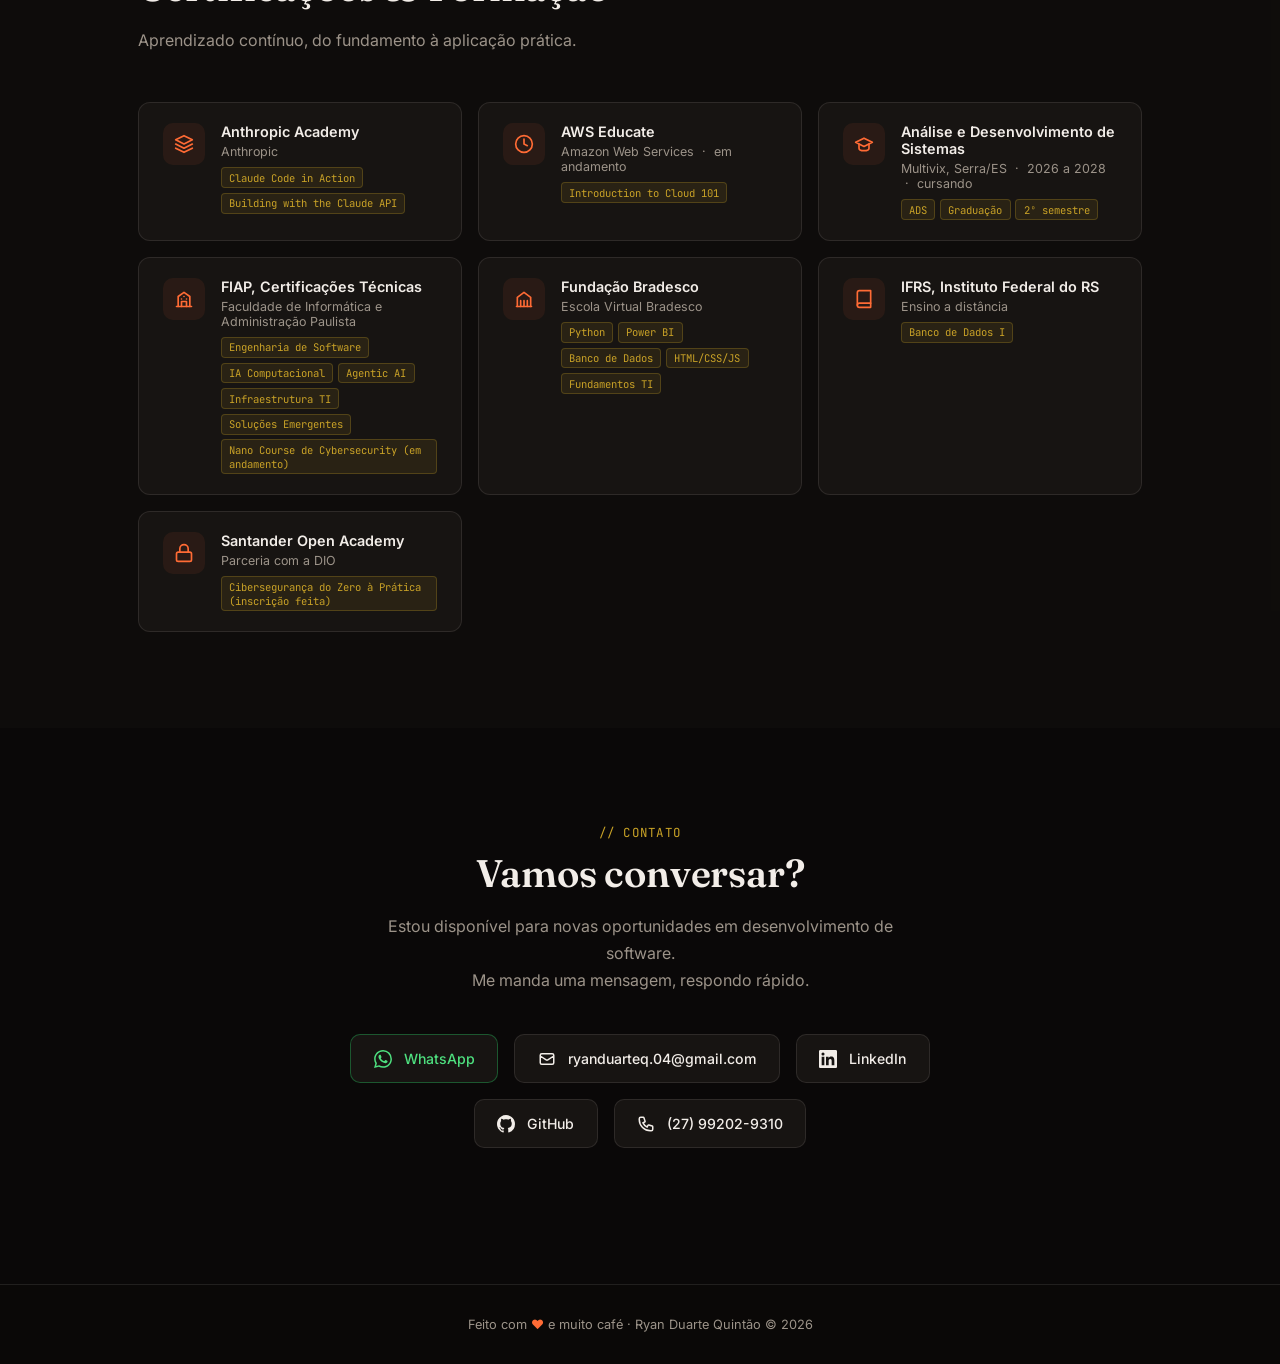
==== commit e0ae84e5: "Reorganiza certificações de Cybersecurity por instituição na seção Formação Move o Nano Course de Cy" ====
--- a/index.html
+++ b/index.html
@@ -168,6 +168,7 @@
             <span class="cert-chip">Agentic AI</span>
             <span class="cert-chip">Infraestrutura TI</span>
             <span class="cert-chip">Soluções Emergentes</span>
+            <span class="cert-chip">Nano Course de Cybersecurity <span class="cert-academic-detail">(em andamento)</span></span>
           </div>
         </div>
       </div>
@@ -199,30 +200,12 @@
       </div>
 
       <div class="cert-card reveal-up">
-        <div class="cert-icon"><svg width="20" height="20" viewBox="0 0 24 24" fill="none" stroke="currentColor" stroke-width="2" stroke-linecap="round" stroke-linejoin="round"><path d="M12 22s8-4 8-10V5l-8-3-8 3v7c0 6 8 10 8 10z"/></svg></div>
-        <div class="cert-body">
-          <div class="cert-title">Nano Course de Cybersecurity</div>
-          <div class="cert-issuer">
-            FIAP, plataforma Eu Capacito
-            <span class="cert-academic-detail">&nbsp;·&nbsp; em andamento</span>
-          </div>
-          <div class="cert-chips">
-            <span class="cert-chip">Cybersecurity</span>
-            <span class="cert-chip cert-academic-detail">Cap. 3: riscos, vulnerabilidades e ameaças</span>
-          </div>
-        </div>
-      </div>
-
-      <div class="cert-card reveal-up">
         <div class="cert-icon"><svg width="20" height="20" viewBox="0 0 24 24" fill="none" stroke="currentColor" stroke-width="2" stroke-linecap="round" stroke-linejoin="round"><rect x="3" y="11" width="18" height="11" rx="2" ry="2"/><path d="M7 11V7a5 5 0 0110 0v4"/></svg></div>
         <div class="cert-body">
-          <div class="cert-title">Cibersegurança do Zero à Prática</div>
-          <div class="cert-issuer">
-            Santander Open Academy
-            <span class="cert-academic-detail">&nbsp;·&nbsp; parceria DIO &nbsp;·&nbsp; inscrição recente</span>
-          </div>
-          <div class="cert-chips">
-            <span class="cert-chip">Cibersegurança</span>
+          <div class="cert-title">Santander Open Academy</div>
+          <div class="cert-issuer">Parceria com a DIO</div>
+          <div class="cert-chips">
+            <span class="cert-chip">Cibersegurança do Zero à Prática <span class="cert-academic-detail">(inscrição feita)</span></span>
           </div>
         </div>
       </div>
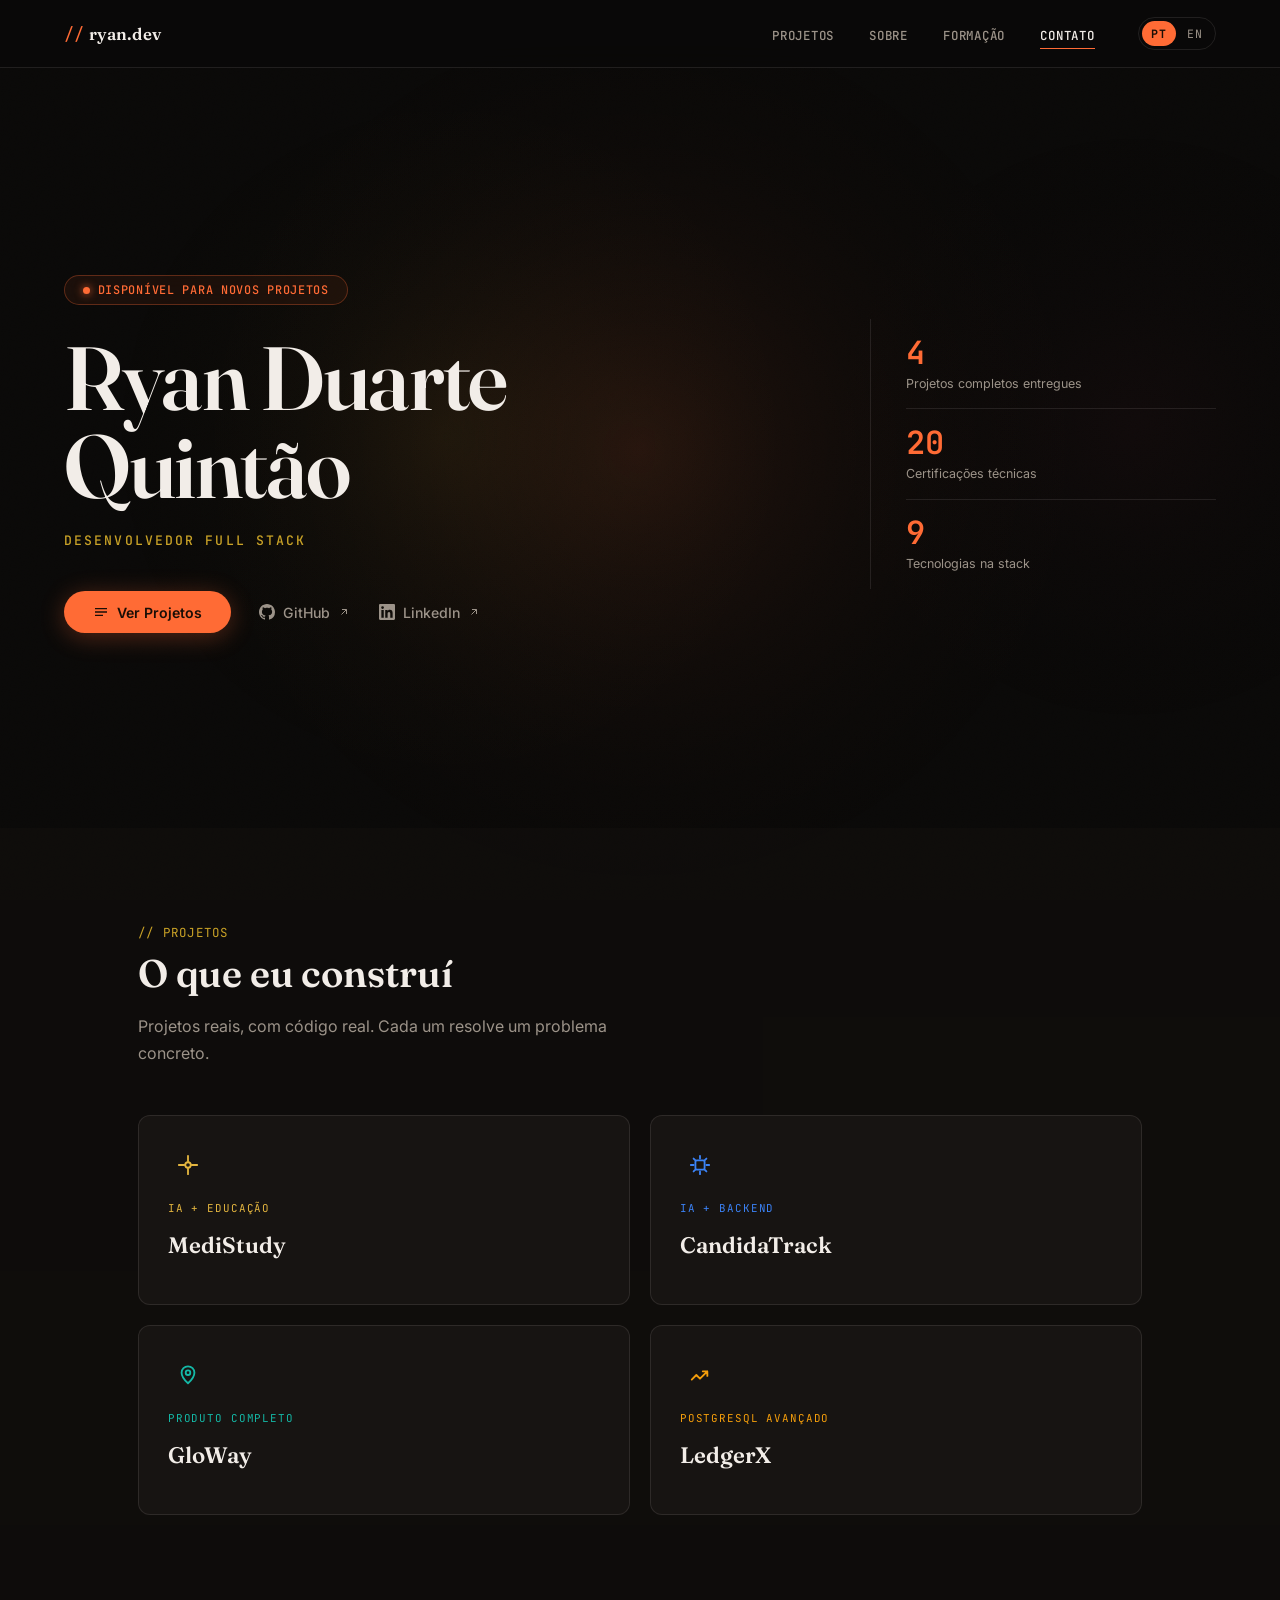
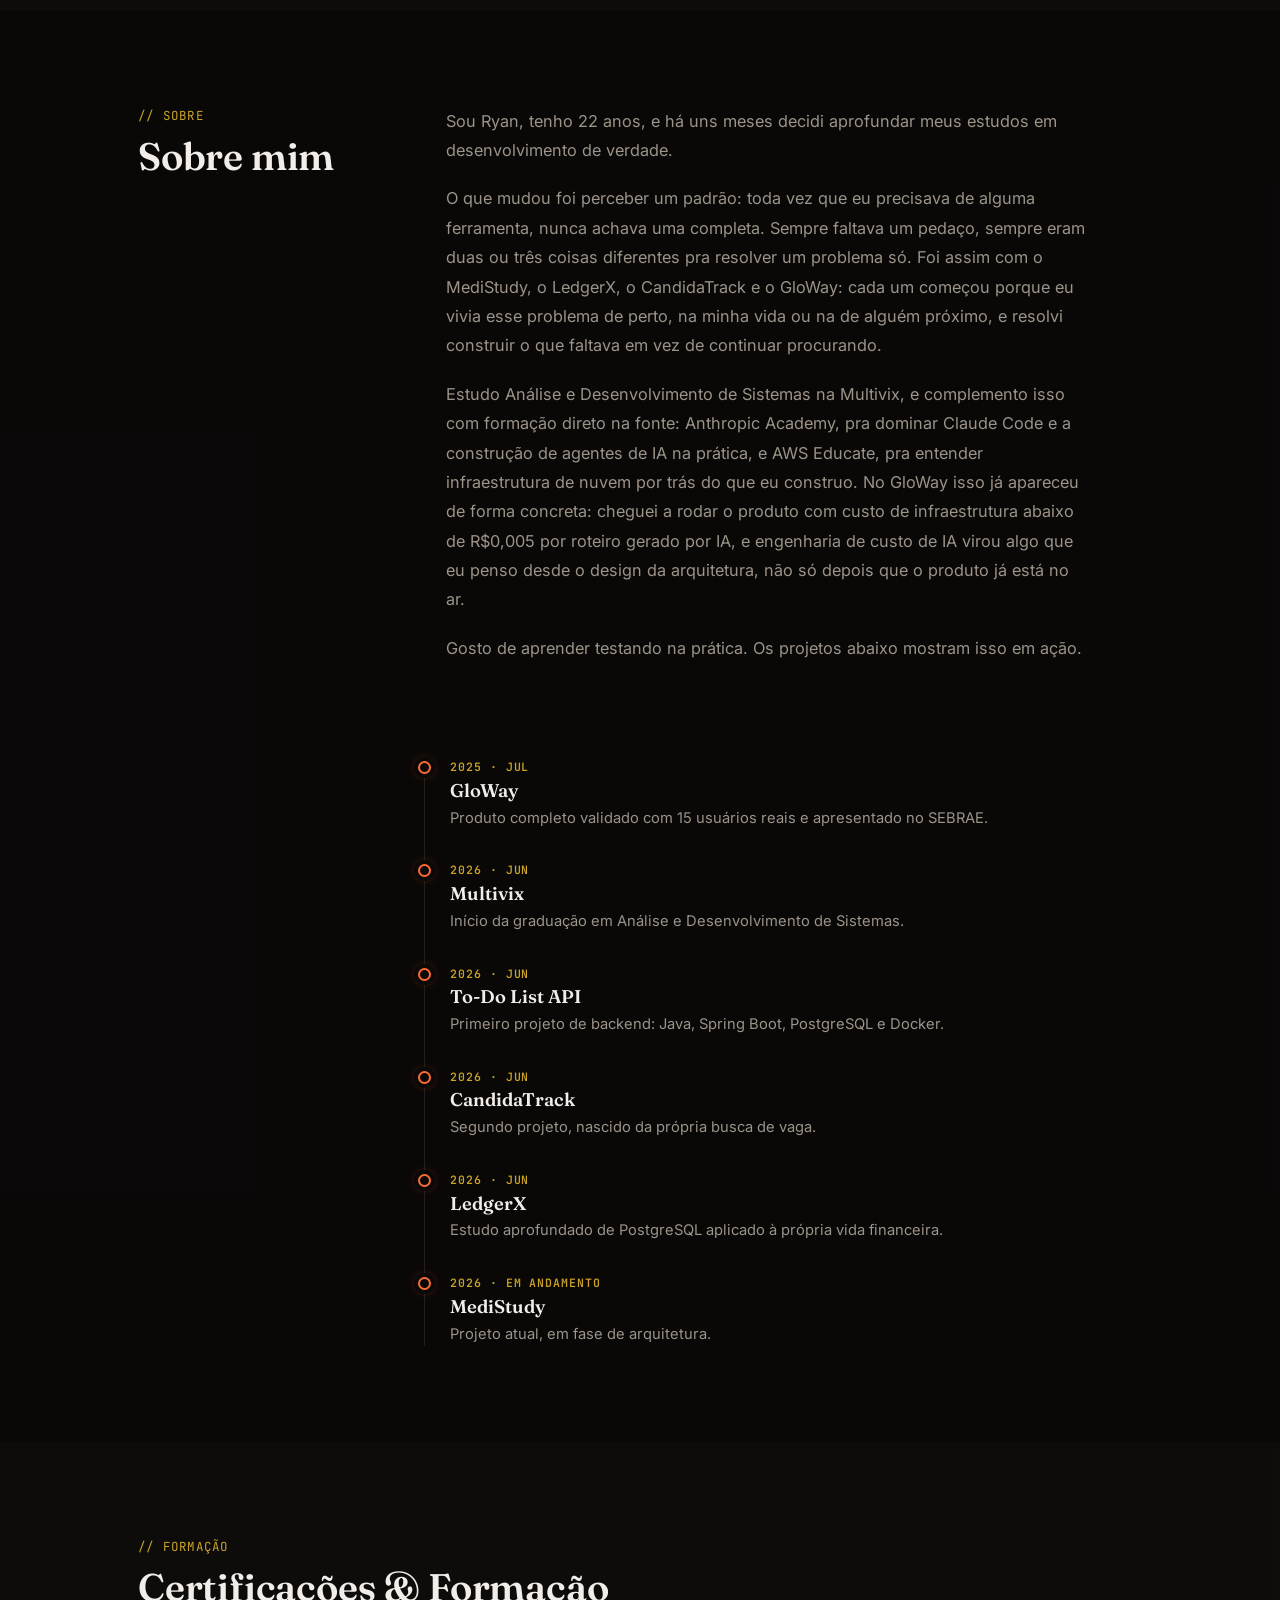
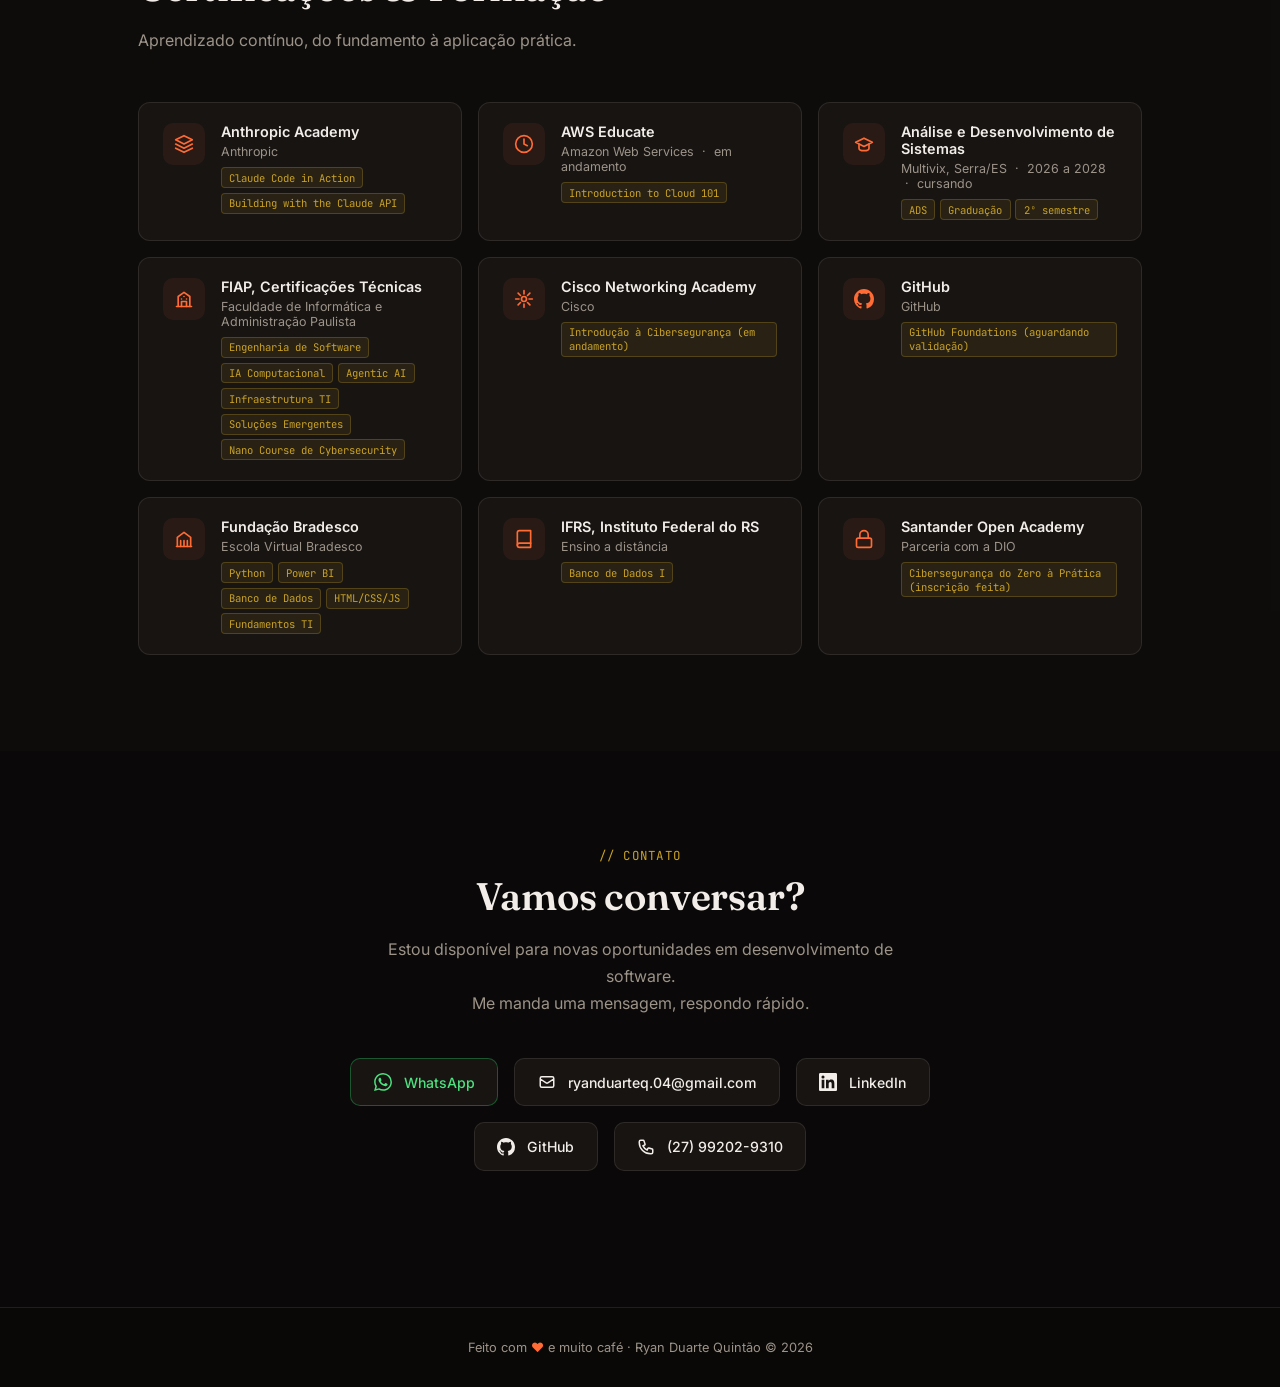
==== commit ba05287c: "Atualiza certificacoes: FIAP concluida, adiciona Cisco e GitHub Co-Authored-By: Claude Sonnet 5 <nor" ====
--- a/index.html
+++ b/index.html
@@ -168,7 +168,29 @@
             <span class="cert-chip">Agentic AI</span>
             <span class="cert-chip">Infraestrutura TI</span>
             <span class="cert-chip">Soluções Emergentes</span>
-            <span class="cert-chip">Nano Course de Cybersecurity <span class="cert-academic-detail">(em andamento)</span></span>
+            <span class="cert-chip">Nano Course de Cybersecurity</span>
+          </div>
+        </div>
+      </div>
+
+      <div class="cert-card reveal-up">
+        <div class="cert-icon"><svg width="20" height="20" viewBox="0 0 24 24" fill="none" stroke="currentColor" stroke-width="2" stroke-linecap="round" stroke-linejoin="round"><circle cx="12" cy="12" r="3"/><path d="M12 2v4M12 18v4M4.93 4.93l2.83 2.83M16.24 16.24l2.83 2.83M2 12h4M18 12h4M4.93 19.07l2.83-2.83M16.24 7.76l2.83-2.83"/></svg></div>
+        <div class="cert-body">
+          <div class="cert-title">Cisco Networking Academy</div>
+          <div class="cert-issuer">Cisco</div>
+          <div class="cert-chips">
+            <span class="cert-chip">Introdução à Cibersegurança <span class="cert-academic-detail">(em andamento)</span></span>
+          </div>
+        </div>
+      </div>
+
+      <div class="cert-card reveal-up">
+        <div class="cert-icon"><svg width="20" height="20" viewBox="0 0 24 24" fill="none" stroke="currentColor" stroke-width="2" stroke-linecap="round" stroke-linejoin="round"><path d="M12 0C5.37 0 0 5.37 0 12c0 5.31 3.435 9.795 8.205 11.385.6.105.825-.255.825-.57 0-.285-.015-1.23-.015-2.235-3.015.555-3.795-.735-4.035-1.41-.135-.345-.72-1.41-1.23-1.695-.42-.225-1.02-.78-.015-.795.945-.015 1.62.87 1.845 1.23 1.08 1.815 2.805 1.305 3.495.99.105-.78.42-1.305.765-1.605-2.67-.3-5.46-1.335-5.46-5.925 0-1.305.465-2.385 1.23-3.225-.12-.3-.54-1.53.12-3.18 0 0 1.005-.315 3.3 1.23.96-.27 1.98-.405 3-.405s2.04.135 3 .405c2.295-1.56 3.3-1.23 3.3-1.23.66 1.65.24 2.88.12 3.18.765.84 1.23 1.905 1.23 3.225 0 4.605-2.805 5.625-5.475 5.925.435.375.81 1.095.81 2.22 0 1.605-.015 2.895-.015 3.3 0 .315.225.69.825.57A12.02 12.02 0 0024 12c0-6.63-5.37-12-12-12z" fill="currentColor" stroke="none"/></svg></div>
+        <div class="cert-body">
+          <div class="cert-title">GitHub</div>
+          <div class="cert-issuer">GitHub</div>
+          <div class="cert-chips">
+            <span class="cert-chip">GitHub Foundations <span class="cert-academic-detail">(aguardando validação)</span></span>
           </div>
         </div>
       </div>
